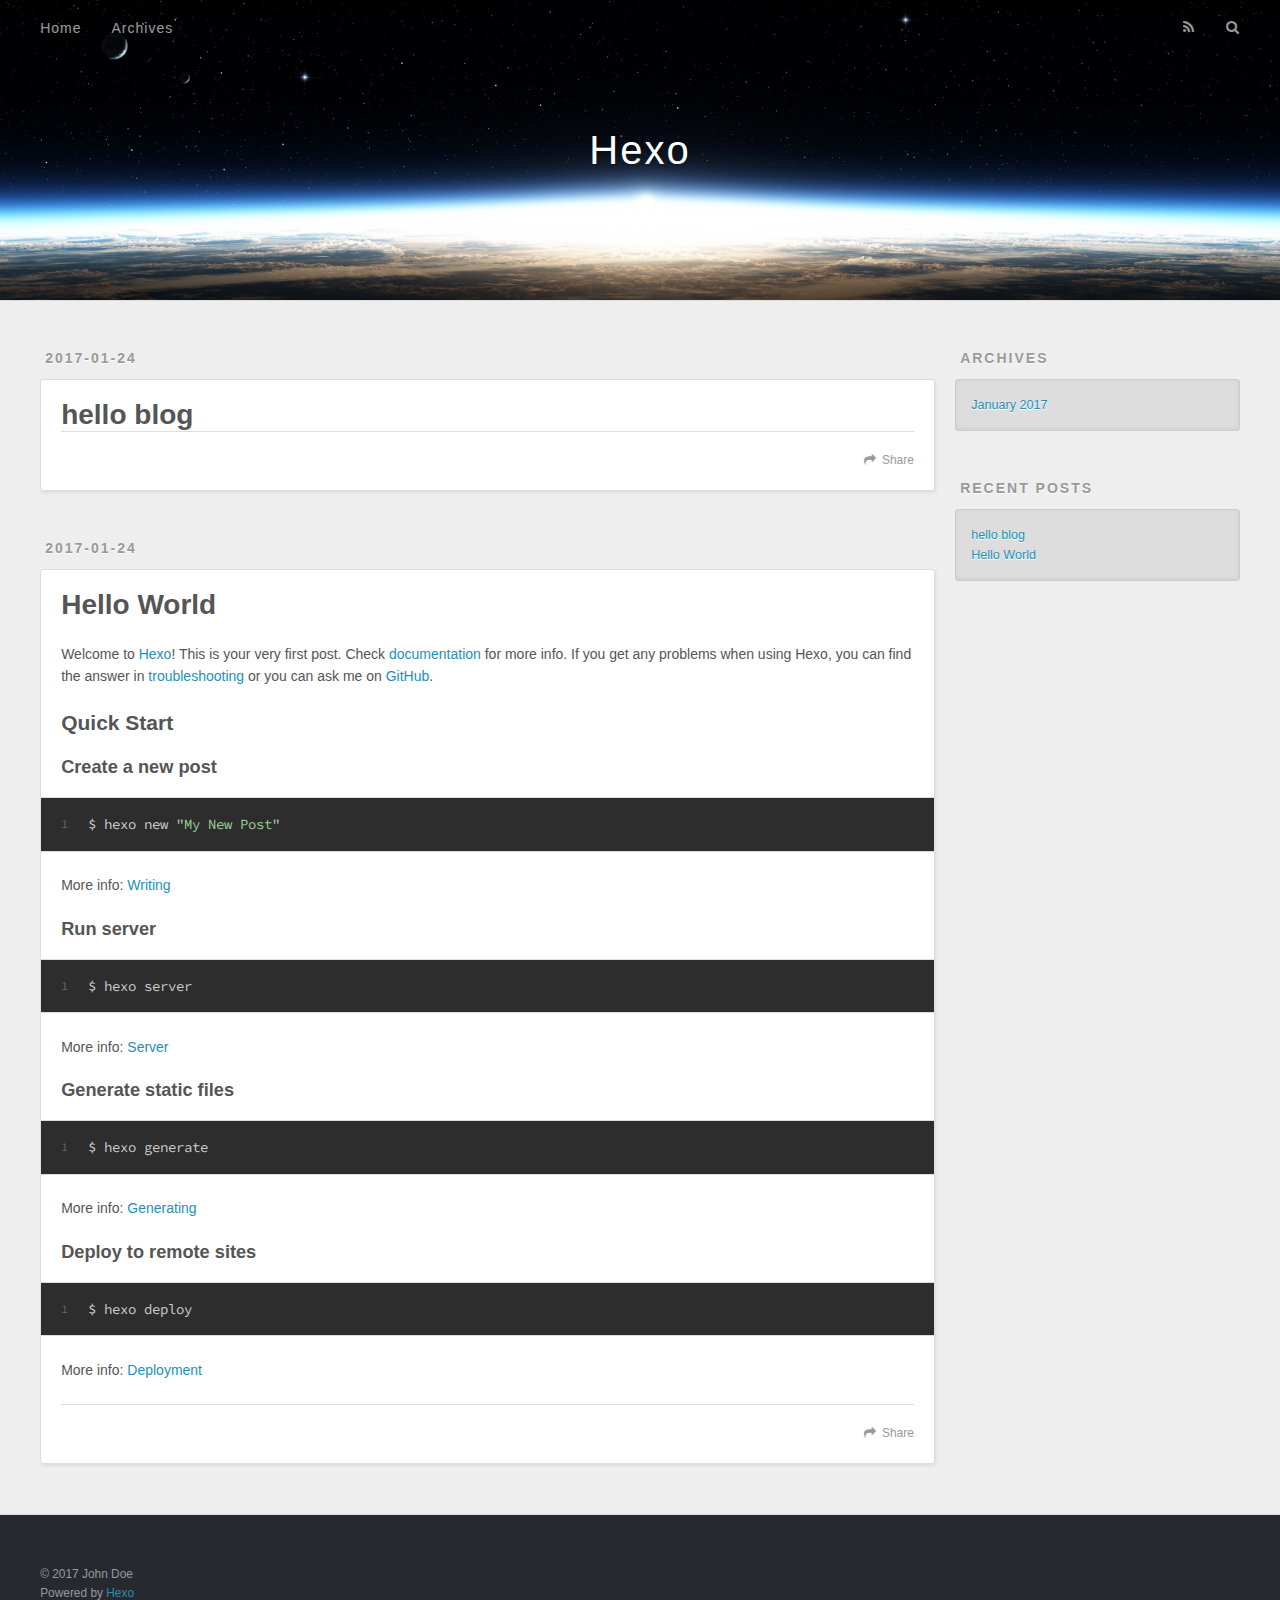
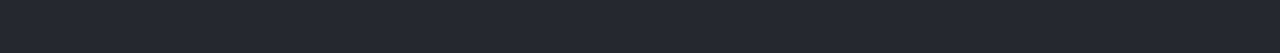
==== index.html @ 3378e6e9 "Site updated: 2017-01-25 09:53:15" ====
<!DOCTYPE html>
<html>
<head>
  <meta charset="utf-8">
  
  <title>Hexo</title>
  <meta name="viewport" content="width=device-width, initial-scale=1, maximum-scale=1">
  <meta property="og:type" content="website">
<meta property="og:title" content="Hexo">
<meta property="og:url" content="http://yoursite.com/index.html">
<meta property="og:site_name" content="Hexo">
<meta name="twitter:card" content="summary">
<meta name="twitter:title" content="Hexo">
  
    <link rel="alternate" href="/atom.xml" title="Hexo" type="application/atom+xml">
  
  
    <link rel="icon" href="/favicon.png">
  
  
    <link href="//fonts.googleapis.com/css?family=Source+Code+Pro" rel="stylesheet" type="text/css">
  
  <link rel="stylesheet" href="/css/style.css">
  

</head>

<body>
  <div id="container">
    <div id="wrap">
      <header id="header">
  <div id="banner"></div>
  <div id="header-outer" class="outer">
    <div id="header-title" class="inner">
      <h1 id="logo-wrap">
        <a href="/" id="logo">Hexo</a>
      </h1>
      
    </div>
    <div id="header-inner" class="inner">
      <nav id="main-nav">
        <a id="main-nav-toggle" class="nav-icon"></a>
        
          <a class="main-nav-link" href="/">Home</a>
        
          <a class="main-nav-link" href="/archives">Archives</a>
        
      </nav>
      <nav id="sub-nav">
        
          <a id="nav-rss-link" class="nav-icon" href="/atom.xml" title="RSS Feed"></a>
        
        <a id="nav-search-btn" class="nav-icon" title="Search"></a>
      </nav>
      <div id="search-form-wrap">
        <form action="//google.com/search" method="get" accept-charset="UTF-8" class="search-form"><input type="search" name="q" results="0" class="search-form-input" placeholder="Search"><button type="submit" class="search-form-submit">&#xF002;</button><input type="hidden" name="sitesearch" value="http://yoursite.com"></form>
      </div>
    </div>
  </div>
</header>
      <div class="outer">
        <section id="main">
  
    <article id="post-hello-blog" class="article article-type-post" itemscope itemprop="blogPost">
  <div class="article-meta">
    <a href="/2017/01/24/hello-blog/" class="article-date">
  <time datetime="2017-01-24T13:10:33.000Z" itemprop="datePublished">2017-01-24</time>
</a>
    
  </div>
  <div class="article-inner">
    
    
      <header class="article-header">
        
  
    <h1 itemprop="name">
      <a class="article-title" href="/2017/01/24/hello-blog/">hello blog</a>
    </h1>
  

      </header>
    
    <div class="article-entry" itemprop="articleBody">
      
        
      
    </div>
    <footer class="article-footer">
      <a data-url="http://yoursite.com/2017/01/24/hello-blog/" data-id="ciybjlvl30000qk0spb25su31" class="article-share-link">Share</a>
      
      
    </footer>
  </div>
  
</article>


  
    <article id="post-hello-world" class="article article-type-post" itemscope itemprop="blogPost">
  <div class="article-meta">
    <a href="/2017/01/24/hello-world/" class="article-date">
  <time datetime="2017-01-24T13:07:50.000Z" itemprop="datePublished">2017-01-24</time>
</a>
    
  </div>
  <div class="article-inner">
    
    
      <header class="article-header">
        
  
    <h1 itemprop="name">
      <a class="article-title" href="/2017/01/24/hello-world/">Hello World</a>
    </h1>
  

      </header>
    
    <div class="article-entry" itemprop="articleBody">
      
        <p>Welcome to <a href="https://hexo.io/" target="_blank" rel="external">Hexo</a>! This is your very first post. Check <a href="https://hexo.io/docs/" target="_blank" rel="external">documentation</a> for more info. If you get any problems when using Hexo, you can find the answer in <a href="https://hexo.io/docs/troubleshooting.html" target="_blank" rel="external">troubleshooting</a> or you can ask me on <a href="https://github.com/hexojs/hexo/issues" target="_blank" rel="external">GitHub</a>.</p>
<h2 id="Quick-Start"><a href="#Quick-Start" class="headerlink" title="Quick Start"></a>Quick Start</h2><h3 id="Create-a-new-post"><a href="#Create-a-new-post" class="headerlink" title="Create a new post"></a>Create a new post</h3><figure class="highlight bash"><table><tr><td class="gutter"><pre><div class="line">1</div></pre></td><td class="code"><pre><div class="line">$ hexo new <span class="string">"My New Post"</span></div></pre></td></tr></table></figure>
<p>More info: <a href="https://hexo.io/docs/writing.html" target="_blank" rel="external">Writing</a></p>
<h3 id="Run-server"><a href="#Run-server" class="headerlink" title="Run server"></a>Run server</h3><figure class="highlight bash"><table><tr><td class="gutter"><pre><div class="line">1</div></pre></td><td class="code"><pre><div class="line">$ hexo server</div></pre></td></tr></table></figure>
<p>More info: <a href="https://hexo.io/docs/server.html" target="_blank" rel="external">Server</a></p>
<h3 id="Generate-static-files"><a href="#Generate-static-files" class="headerlink" title="Generate static files"></a>Generate static files</h3><figure class="highlight bash"><table><tr><td class="gutter"><pre><div class="line">1</div></pre></td><td class="code"><pre><div class="line">$ hexo generate</div></pre></td></tr></table></figure>
<p>More info: <a href="https://hexo.io/docs/generating.html" target="_blank" rel="external">Generating</a></p>
<h3 id="Deploy-to-remote-sites"><a href="#Deploy-to-remote-sites" class="headerlink" title="Deploy to remote sites"></a>Deploy to remote sites</h3><figure class="highlight bash"><table><tr><td class="gutter"><pre><div class="line">1</div></pre></td><td class="code"><pre><div class="line">$ hexo deploy</div></pre></td></tr></table></figure>
<p>More info: <a href="https://hexo.io/docs/deployment.html" target="_blank" rel="external">Deployment</a></p>

      
    </div>
    <footer class="article-footer">
      <a data-url="http://yoursite.com/2017/01/24/hello-world/" data-id="ciybjlvl70001qk0sut6cxaeq" class="article-share-link">Share</a>
      
      
    </footer>
  </div>
  
</article>


  

</section>
        
          <aside id="sidebar">
  
    

  
    

  
    
  
    
  <div class="widget-wrap">
    <h3 class="widget-title">Archives</h3>
    <div class="widget">
      <ul class="archive-list"><li class="archive-list-item"><a class="archive-list-link" href="/archives/2017/01/">January 2017</a></li></ul>
    </div>
  </div>


  
    
  <div class="widget-wrap">
    <h3 class="widget-title">Recent Posts</h3>
    <div class="widget">
      <ul>
        
          <li>
            <a href="/2017/01/24/hello-blog/">hello blog</a>
          </li>
        
          <li>
            <a href="/2017/01/24/hello-world/">Hello World</a>
          </li>
        
      </ul>
    </div>
  </div>

  
</aside>
        
      </div>
      <footer id="footer">
  
  <div class="outer">
    <div id="footer-info" class="inner">
      &copy; 2017 John Doe<br>
      Powered by <a href="http://hexo.io/" target="_blank">Hexo</a>
    </div>
  </div>
</footer>
    </div>
    <nav id="mobile-nav">
  
    <a href="/" class="mobile-nav-link">Home</a>
  
    <a href="/archives" class="mobile-nav-link">Archives</a>
  
</nav>
    

<script src="//ajax.googleapis.com/ajax/libs/jquery/2.0.3/jquery.min.js"></script>


  <link rel="stylesheet" href="/fancybox/jquery.fancybox.css">
  <script src="/fancybox/jquery.fancybox.pack.js"></script>


<script src="/js/script.js"></script>

  </div>
</body>
</html>
---- css/style.css ----
body {
  width: 100%;
}
body:before,
body:after {
  content: "";
  display: table;
}
body:after {
  clear: both;
}
html,
body,
div,
span,
applet,
object,
iframe,
h1,
h2,
h3,
h4,
h5,
h6,
p,
blockquote,
pre,
a,
abbr,
acronym,
address,
big,
cite,
code,
del,
dfn,
em,
img,
ins,
kbd,
q,
s,
samp,
small,
strike,
strong,
sub,
sup,
tt,
var,
dl,
dt,
dd,
ol,
ul,
li,
fieldset,
form,
label,
legend,
table,
caption,
tbody,
tfoot,
thead,
tr,
th,
td {
  margin: 0;
  padding: 0;
  border: 0;
  outline: 0;
  font-weight: inherit;
  font-style: inherit;
  font-family: inherit;
  font-size: 100%;
  vertical-align: baseline;
}
body {
  line-height: 1;
  color: #000;
  background: #fff;
}
ol,
ul {
  list-style: none;
}
table {
  border-collapse: separate;
  border-spacing: 0;
  vertical-align: middle;
}
caption,
th,
td {
  text-align: left;
  font-weight: normal;
  vertical-align: middle;
}
a img {
  border: none;
}
input,
button {
  margin: 0;
  padding: 0;
}
input::-moz-focus-inner,
button::-moz-focus-inner {
  border: 0;
  padding: 0;
}
@font-face {
  font-family: FontAwesome;
  font-style: normal;
  font-weight: normal;
  src: url("fonts/fontawesome-webfont.eot?v=#4.0.3");
  src: url("fonts/fontawesome-webfont.eot?#iefix&v=#4.0.3") format("embedded-opentype"), url("fonts/fontawesome-webfont.woff?v=#4.0.3") format("woff"), url("fonts/fontawesome-webfont.ttf?v=#4.0.3") format("truetype"), url("fonts/fontawesome-webfont.svg#fontawesomeregular?v=#4.0.3") format("svg");
}
html,
body,
#container {
  height: 100%;
}
body {
  background: #eee;
  font: 14px "Helvetica Neue", Helvetica, Arial, sans-serif;
  -webkit-text-size-adjust: 100%;
}
.outer {
  max-width: 1220px;
  margin: 0 auto;
  padding: 0 20px;
}
.outer:before,
.outer:after {
  content: "";
  display: table;
}
.outer:after {
  clear: both;
}
.inner {
  display: inline;
  float: left;
  width: 98.33333333333333%;
  margin: 0 0.833333333333333%;
}
.left,
.alignleft {
  float: left;
}
.right,
.alignright {
  float: right;
}
.clear {
  clear: both;
}
#container {
  position: relative;
}
.mobile-nav-on {
  overflow: hidden;
}
#wrap {
  height: 100%;
  width: 100%;
  position: absolute;
  top: 0;
  left: 0;
  -webkit-transition: 0.2s ease-out;
  -moz-transition: 0.2s ease-out;
  -ms-transition: 0.2s ease-out;
  transition: 0.2s ease-out;
  z-index: 1;
  background: #eee;
}
.mobile-nav-on #wrap {
  left: 280px;
}
@media screen and (min-width: 768px) {
  #main {
    display: inline;
    float: left;
    width: 73.33333333333333%;
    margin: 0 0.833333333333333%;
  }
}
.article-date,
.article-category-link,
.archive-year,
.widget-title {
  text-decoration: none;
  text-transform: uppercase;
  letter-spacing: 2px;
  color: #999;
  margin-bottom: 1em;
  margin-left: 5px;
  line-height: 1em;
  text-shadow: 0 1px #fff;
  font-weight: bold;
}
.article-inner,
.archive-article-inner {
  background: #fff;
  -webkit-box-shadow: 1px 2px 3px #ddd;
  box-shadow: 1px 2px 3px #ddd;
  border: 1px solid #ddd;
  border-radius: 3px;
}
.article-entry h1,
.widget h1 {
  font-size: 2em;
}
.article-entry h2,
.widget h2 {
  font-size: 1.5em;
}
.article-entry h3,
.widget h3 {
  font-size: 1.3em;
}
.article-entry h4,
.widget h4 {
  font-size: 1.2em;
}
.article-entry h5,
.widget h5 {
  font-size: 1em;
}
.article-entry h6,
.widget h6 {
  font-size: 1em;
  color: #999;
}
.article-entry hr,
.widget hr {
  border: 1px dashed #ddd;
}
.article-entry strong,
.widget strong {
  font-weight: bold;
}
.article-entry em,
.widget em,
.article-entry cite,
.widget cite {
  font-style: italic;
}
.article-entry sup,
.widget sup,
.article-entry sub,
.widget sub {
  font-size: 0.75em;
  line-height: 0;
  position: relative;
  vertical-align: baseline;
}
.article-entry sup,
.widget sup {
  top: -0.5em;
}
.article-entry sub,
.widget sub {
  bottom: -0.2em;
}
.article-entry small,
.widget small {
  font-size: 0.85em;
}
.article-entry acronym,
.widget acronym,
.article-entry abbr,
.widget abbr {
  border-bottom: 1px dotted;
}
.article-entry ul,
.widget ul,
.article-entry ol,
.widget ol,
.article-entry dl,
.widget dl {
  margin: 0 20px;
  line-height: 1.6em;
}
.article-entry ul ul,
.widget ul ul,
.article-entry ol ul,
.widget ol ul,
.article-entry ul ol,
.widget ul ol,
.article-entry ol ol,
.widget ol ol {
  margin-top: 0;
  margin-bottom: 0;
}
.article-entry ul,
.widget ul {
  list-style: disc;
}
.article-entry ol,
.widget ol {
  list-style: decimal;
}
.article-entry dt,
.widget dt {
  font-weight: bold;
}
#header {
  height: 300px;
  position: relative;
  border-bottom: 1px solid #ddd;
}
#header:before,
#header:after {
  content: "";
  position: absolute;
  left: 0;
  right: 0;
  height: 40px;
}
#header:before {
  top: 0;
  background: -webkit-linear-gradient(rgba(0,0,0,0.2), transparent);
  background: -moz-linear-gradient(rgba(0,0,0,0.2), transparent);
  background: -ms-linear-gradient(rgba(0,0,0,0.2), transparent);
  background: linear-gradient(rgba(0,0,0,0.2), transparent);
}
#header:after {
  bottom: 0;
  background: -webkit-linear-gradient(transparent, rgba(0,0,0,0.2));
  background: -moz-linear-gradient(transparent, rgba(0,0,0,0.2));
  background: -ms-linear-gradient(transparent, rgba(0,0,0,0.2));
  background: linear-gradient(transparent, rgba(0,0,0,0.2));
}
#header-outer {
  height: 100%;
  position: relative;
}
#header-inner {
  position: relative;
  overflow: hidden;
}
#banner {
  position: absolute;
  top: 0;
  left: 0;
  width: 100%;
  height: 100%;
  background: url("images/banner.jpg") center #000;
  -webkit-background-size: cover;
  -moz-background-size: cover;
  background-size: cover;
  z-index: -1;
}
#header-title {
  text-align: center;
  height: 40px;
  position: absolute;
  top: 50%;
  left: 0;
  margin-top: -20px;
}
#logo,
#subtitle {
  text-decoration: none;
  color: #fff;
  font-weight: 300;
  text-shadow: 0 1px 4px rgba(0,0,0,0.3);
}
#logo {
  font-size: 40px;
  line-height: 40px;
  letter-spacing: 2px;
}
#subtitle {
  font-size: 16px;
  line-height: 16px;
  letter-spacing: 1px;
}
#subtitle-wrap {
  margin-top: 16px;
}
#main-nav {
  float: left;
  margin-left: -15px;
}
.nav-icon,
.main-nav-link {
  float: left;
  color: #fff;
  opacity: 0.6;
  text-decoration: none;
  text-shadow: 0 1px rgba(0,0,0,0.2);
  -webkit-transition: opacity 0.2s;
  -moz-transition: opacity 0.2s;
  -ms-transition: opacity 0.2s;
  transition: opacity 0.2s;
  display: block;
  padding: 20px 15px;
}
.nav-icon:hover,
.main-nav-link:hover {
  opacity: 1;
}
.nav-icon {
  font-family: FontAwesome;
  text-align: center;
  font-size: 14px;
  width: 14px;
  height: 14px;
  padding: 20px 15px;
  position: relative;
  cursor: pointer;
}
.main-nav-link {
  font-weight: 300;
  letter-spacing: 1px;
}
@media screen and (max-width: 479px) {
  .main-nav-link {
    display: none;
  }
}
#main-nav-toggle {
  display: none;
}
#main-nav-toggle:before {
  content: "\f0c9";
}
@media screen and (max-width: 479px) {
  #main-nav-toggle {
    display: block;
  }
}
#sub-nav {
  float: right;
  margin-right: -15px;
}
#nav-rss-link:before {
  content: "\f09e";
}
#nav-search-btn:before {
  content: "\f002";
}
#search-form-wrap {
  position: absolute;
  top: 15px;
  width: 150px;
  height: 30px;
  right: -150px;
  opacity: 0;
  -webkit-transition: 0.2s ease-out;
  -moz-transition: 0.2s ease-out;
  -ms-transition: 0.2s ease-out;
  transition: 0.2s ease-out;
}
#search-form-wrap.on {
  opacity: 1;
  right: 0;
}
@media screen and (max-width: 479px) {
  #search-form-wrap {
    width: 100%;
    right: -100%;
  }
}
.search-form {
  position: absolute;
  top: 0;
  left: 0;
  right: 0;
  background: #fff;
  padding: 5px 15px;
  border-radius: 15px;
  -webkit-box-shadow: 0 0 10px rgba(0,0,0,0.3);
  box-shadow: 0 0 10px rgba(0,0,0,0.3);
}
.search-form-input {
  border: none;
  background: none;
  color: #555;
  width: 100%;
  font: 13px "Helvetica Neue", Helvetica, Arial, sans-serif;
  outline: none;
}
.search-form-input::-webkit-search-results-decoration,
.search-form-input::-webkit-search-cancel-button {
  -webkit-appearance: none;
}
.search-form-submit {
  position: absolute;
  top: 50%;
  right: 10px;
  margin-top: -7px;
  font: 13px FontAwesome;
  border: none;
  background: none;
  color: #bbb;
  cursor: pointer;
}
.search-form-submit:hover,
.search-form-submit:focus {
  color: #777;
}
.article {
  margin: 50px 0;
}
.article-inner {
  overflow: hidden;
}
.article-meta:before,
.article-meta:after {
  content: "";
  display: table;
}
.article-meta:after {
  clear: both;
}
.article-date {
  float: left;
}
.article-category {
  float: left;
  line-height: 1em;
  color: #ccc;
  text-shadow: 0 1px #fff;
  margin-left: 8px;
}
.article-category:before {
  content: "\2022";
}
.article-category-link {
  margin: 0 12px 1em;
}
.article-header {
  padding: 20px 20px 0;
}
.article-title {
  text-decoration: none;
  font-size: 2em;
  font-weight: bold;
  color: #555;
  line-height: 1.1em;
  -webkit-transition: color 0.2s;
  -moz-transition: color 0.2s;
  -ms-transition: color 0.2s;
  transition: color 0.2s;
}
a.article-title:hover {
  color: #258fb8;
}
.article-entry {
  color: #555;
  padding: 0 20px;
}
.article-entry:before,
.article-entry:after {
  content: "";
  display: table;
}
.article-entry:after {
  clear: both;
}
.article-entry p,
.article-entry table {
  line-height: 1.6em;
  margin: 1.6em 0;
}
.article-entry h1,
.article-entry h2,
.article-entry h3,
.article-entry h4,
.article-entry h5,
.article-entry h6 {
  font-weight: bold;
}
.article-entry h1,
.article-entry h2,
.article-entry h3,
.article-entry h4,
.article-entry h5,
.article-entry h6 {
  line-height: 1.1em;
  margin: 1.1em 0;
}
.article-entry a {
  color: #258fb8;
  text-decoration: none;
}
.article-entry a:hover {
  text-decoration: underline;
}
.article-entry ul,
.article-entry ol,
.article-entry dl {
  margin-top: 1.6em;
  margin-bottom: 1.6em;
}
.article-entry img,
.article-entry video {
  max-width: 100%;
  height: auto;
  display: block;
  margin: auto;
}
.article-entry iframe {
  border: none;
}
.article-entry table {
  width: 100%;
  border-collapse: collapse;
  border-spacing: 0;
}
.article-entry th {
  font-weight: bold;
  border-bottom: 3px solid #ddd;
  padding-bottom: 0.5em;
}
.article-entry td {
  border-bottom: 1px solid #ddd;
  padding: 10px 0;
}
.article-entry blockquote {
  font-family: Georgia, "Times New Roman", serif;
  font-size: 1.4em;
  margin: 1.6em 20px;
  text-align: center;
}
.article-entry blockquote footer {
  font-size: 14px;
  margin: 1.6em 0;
  font-family: "Helvetica Neue", Helvetica, Arial, sans-serif;
}
.article-entry blockquote footer cite:before {
  content: "—";
  padding: 0 0.5em;
}
.article-entry .pullquote {
  text-align: left;
  width: 45%;
  margin: 0;
}
.article-entry .pullquote.left {
  margin-left: 0.5em;
  margin-right: 1em;
}
.article-entry .pullquote.right {
  margin-right: 0.5em;
  margin-left: 1em;
}
.article-entry .caption {
  color: #999;
  display: block;
  font-size: 0.9em;
  margin-top: 0.5em;
  position: relative;
  text-align: center;
}
.article-entry .video-container {
  position: relative;
  padding-top: 56.25%;
  height: 0;
  overflow: hidden;
}
.article-entry .video-container iframe,
.article-entry .video-container object,
.article-entry .video-container embed {
  position: absolute;
  top: 0;
  left: 0;
  width: 100%;
  height: 100%;
  margin-top: 0;
}
.article-more-link a {
  display: inline-block;
  line-height: 1em;
  padding: 6px 15px;
  border-radius: 15px;
  background: #eee;
  color: #999;
  text-shadow: 0 1px #fff;
  text-decoration: none;
}
.article-more-link a:hover {
  background: #258fb8;
  color: #fff;
  text-decoration: none;
  text-shadow: 0 1px #1e7293;
}
.article-footer {
  font-size: 0.85em;
  line-height: 1.6em;
  border-top: 1px solid #ddd;
  padding-top: 1.6em;
  margin: 0 20px 20px;
}
.article-footer:before,
.article-footer:after {
  content: "";
  display: table;
}
.article-footer:after {
  clear: both;
}
.article-footer a {
  color: #999;
  text-decoration: none;
}
.article-footer a:hover {
  color: #555;
}
.article-tag-list-item {
  float: left;
  margin-right: 10px;
}
.article-tag-list-link:before {
  content: "#";
}
.article-comment-link {
  float: right;
}
.article-comment-link:before {
  content: "\f075";
  font-family: FontAwesome;
  padding-right: 8px;
}
.article-share-link {
  cursor: pointer;
  float: right;
  margin-left: 20px;
}
.article-share-link:before {
  content: "\f064";
  font-family: FontAwesome;
  padding-right: 6px;
}
#article-nav {
  position: relative;
}
#article-nav:before,
#article-nav:after {
  content: "";
  display: table;
}
#article-nav:after {
  clear: both;
}
@media screen and (min-width: 768px) {
  #article-nav {
    margin: 50px 0;
  }
  #article-nav:before {
    width: 8px;
    height: 8px;
    position: absolute;
    top: 50%;
    left: 50%;
    margin-top: -4px;
    margin-left: -4px;
    content: "";
    border-radius: 50%;
    background: #ddd;
    -webkit-box-shadow: 0 1px 2px #fff;
    box-shadow: 0 1px 2px #fff;
  }
}
.article-nav-link-wrap {
  text-decoration: none;
  text-shadow: 0 1px #fff;
  color: #999;
  -webkit-box-sizing: border-box;
  -moz-box-sizing: border-box;
  box-sizing: border-box;
  margin-top: 50px;
  text-align: center;
  display: block;
}
.article-nav-link-wrap:hover {
  color: #555;
}
@media screen and (min-width: 768px) {
  .article-nav-link-wrap {
    width: 50%;
    margin-top: 0;
  }
}
@media screen and (min-width: 768px) {
  #article-nav-newer {
    float: left;
    text-align: right;
    padding-right: 20px;
  }
}
@media screen and (min-width: 768px) {
  #article-nav-older {
    float: right;
    text-align: left;
    padding-left: 20px;
  }
}
.article-nav-caption {
  text-transform: uppercase;
  letter-spacing: 2px;
  color: #ddd;
  line-height: 1em;
  font-weight: bold;
}
#article-nav-newer .article-nav-caption {
  margin-right: -2px;
}
.article-nav-title {
  font-size: 0.85em;
  line-height: 1.6em;
  margin-top: 0.5em;
}
.article-share-box {
  position: absolute;
  display: none;
  background: #fff;
  -webkit-box-shadow: 1px 2px 10px rgba(0,0,0,0.2);
  box-shadow: 1px 2px 10px rgba(0,0,0,0.2);
  border-radius: 3px;
  margin-left: -145px;
  overflow: hidden;
  z-index: 1;
}
.article-share-box.on {
  display: block;
}
.article-share-input {
  width: 100%;
  background: none;
  -webkit-box-sizing: border-box;
  -moz-box-sizing: border-box;
  box-sizing: border-box;
  font: 14px "Helvetica Neue", Helvetica, Arial, sans-serif;
  padding: 0 15px;
  color: #555;
  outline: none;
  border: 1px solid #ddd;
  border-radius: 3px 3px 0 0;
  height: 36px;
  line-height: 36px;
}
.article-share-links {
  background: #eee;
}
.article-share-links:before,
.article-share-links:after {
  content: "";
  display: table;
}
.article-share-links:after {
  clear: both;
}
.article-share-twitter,
.article-share-facebook,
.article-share-pinterest,
.article-share-google {
  width: 50px;
  height: 36px;
  display: block;
  float: left;
  position: relative;
  color: #999;
  text-shadow: 0 1px #fff;
}
.article-share-twitter:before,
.article-share-facebook:before,
.article-share-pinterest:before,
.article-share-google:before {
  font-size: 20px;
  font-family: FontAwesome;
  width: 20px;
  height: 20px;
  position: absolute;
  top: 50%;
  left: 50%;
  margin-top: -10px;
  margin-left: -10px;
  text-align: center;
}
.article-share-twitter:hover,
.article-share-facebook:hover,
.article-share-pinterest:hover,
.article-share-google:hover {
  color: #fff;
}
.article-share-twitter:before {
  content: "\f099";
}
.article-share-twitter:hover {
  background: #00aced;
  text-shadow: 0 1px #008abe;
}
.article-share-facebook:before {
  content: "\f09a";
}
.article-share-facebook:hover {
  background: #3b5998;
  text-shadow: 0 1px #2f477a;
}
.article-share-pinterest:before {
  content: "\f0d2";
}
.article-share-pinterest:hover {
  background: #cb2027;
  text-shadow: 0 1px #a21a1f;
}
.article-share-google:before {
  content: "\f0d5";
}
.article-share-google:hover {
  background: #dd4b39;
  text-shadow: 0 1px #be3221;
}
.article-gallery {
  background: #000;
  position: relative;
}
.article-gallery-photos {
  position: relative;
  overflow: hidden;
}
.article-gallery-img {
  display: none;
  max-width: 100%;
}
.article-gallery-img:first-child {
  display: block;
}
.article-gallery-img.loaded {
  position: absolute;
  display: block;
}
.article-gallery-img img {
  display: block;
  max-width: 100%;
  margin: 0 auto;
}
#comments {
  background: #fff;
  -webkit-box-shadow: 1px 2px 3px #ddd;
  box-shadow: 1px 2px 3px #ddd;
  padding: 20px;
  border: 1px solid #ddd;
  border-radius: 3px;
  margin: 50px 0;
}
#comments a {
  color: #258fb8;
}
.archives-wrap {
  margin: 50px 0;
}
.archives:before,
.archives:after {
  content: "";
  display: table;
}
.archives:after {
  clear: both;
}
.archive-year-wrap {
  margin-bottom: 1em;
}
.archives {
  -webkit-column-gap: 10px;
  -moz-column-gap: 10px;
  column-gap: 10px;
}
@media screen and (min-width: 480px) and (max-width: 767px) {
  .archives {
    -webkit-column-count: 2;
    -moz-column-count: 2;
    column-count: 2;
  }
}
@media screen and (min-width: 768px) {
  .archives {
    -webkit-column-count: 3;
    -moz-column-count: 3;
    column-count: 3;
  }
}
.archive-article {
  -webkit-column-break-inside: avoid;
  page-break-inside: avoid;
  overflow: hidden;
  break-inside: avoid-column;
}
.archive-article-inner {
  padding: 10px;
  margin-bottom: 15px;
}
.archive-article-title {
  text-decoration: none;
  font-weight: bold;
  color: #555;
  -webkit-transition: color 0.2s;
  -moz-transition: color 0.2s;
  -ms-transition: color 0.2s;
  transition: color 0.2s;
  line-height: 1.6em;
}
.archive-article-title:hover {
  color: #258fb8;
}
.archive-article-footer {
  margin-top: 1em;
}
.archive-article-date {
  color: #999;
  text-decoration: none;
  font-size: 0.85em;
  line-height: 1em;
  margin-bottom: 0.5em;
  display: block;
}
#page-nav {
  margin: 50px auto;
  background: #fff;
  -webkit-box-shadow: 1px 2px 3px #ddd;
  box-shadow: 1px 2px 3px #ddd;
  border: 1px solid #ddd;
  border-radius: 3px;
  text-align: center;
  color: #999;
  overflow: hidden;
}
#page-nav:before,
#page-nav:after {
  content: "";
  display: table;
}
#page-nav:after {
  clear: both;
}
#page-nav a,
#page-nav span {
  padding: 10px 20px;
  line-height: 1;
  height: 2ex;
}
#page-nav a {
  color: #999;
  text-decoration: none;
}
#page-nav a:hover {
  background: #999;
  color: #fff;
}
#page-nav .prev {
  float: left;
}
#page-nav .next {
  float: right;
}
#page-nav .page-number {
  display: inline-block;
}
@media screen and (max-width: 479px) {
  #page-nav .page-number {
    display: none;
  }
}
#page-nav .current {
  color: #555;
  font-weight: bold;
}
#page-nav .space {
  color: #ddd;
}
#footer {
  background: #262a30;
  padding: 50px 0;
  border-top: 1px solid #ddd;
  color: #999;
}
#footer a {
  color: #258fb8;
  text-decoration: none;
}
#footer a:hover {
  text-decoration: underline;
}
#footer-info {
  line-height: 1.6em;
  font-size: 0.85em;
}
.article-entry pre,
.article-entry .highlight {
  background: #2d2d2d;
  margin: 0 -20px;
  padding: 15px 20px;
  border-style: solid;
  border-color: #ddd;
  border-width: 1px 0;
  overflow: auto;
  color: #ccc;
  line-height: 22.400000000000002px;
}
.article-entry .highlight .gutter pre,
.article-entry .gist .gist-file .gist-data .line-numbers {
  color: #666;
  font-size: 0.85em;
}
.article-entry pre,
.article-entry code {
  font-family: "Source Code Pro", Consolas, Monaco, Menlo, Consolas, monospace;
}
.article-entry code {
  background: #eee;
  text-shadow: 0 1px #fff;
  padding: 0 0.3em;
}
.article-entry pre code {
  background: none;
  text-shadow: none;
  padding: 0;
}
.article-entry .highlight pre {
  border: none;
  margin: 0;
  padding: 0;
}
.article-entry .highlight table {
  margin: 0;
  width: auto;
}
.article-entry .highlight td {
  border: none;
  padding: 0;
}
.article-entry .highlight figcaption {
  font-size: 0.85em;
  color: #999;
  line-height: 1em;
  margin-bottom: 1em;
}
.article-entry .highlight figcaption:before,
.article-entry .highlight figcaption:after {
  content: "";
  display: table;
}
.article-entry .highlight figcaption:after {
  clear: both;
}
.article-entry .highlight figcaption a {
  float: right;
}
.article-entry .highlight .gutter pre {
  text-align: right;
  padding-right: 20px;
}
.article-entry .highlight .line {
  height: 22.400000000000002px;
}
.article-entry .highlight .line.marked {
  background: #515151;
}
.article-entry .gist {
  margin: 0 -20px;
  border-style: solid;
  border-color: #ddd;
  border-width: 1px 0;
  background: #2d2d2d;
  padding: 15px 20px 15px 0;
}
.article-entry .gist .gist-file {
  border: none;
  font-family: "Source Code Pro", Consolas, Monaco, Menlo, Consolas, monospace;
  margin: 0;
}
.article-entry .gist .gist-file .gist-data {
  background: none;
  border: none;
}
.article-entry .gist .gist-file .gist-data .line-numbers {
  background: none;
  border: none;
  padding: 0 20px 0 0;
}
.article-entry .gist .gist-file .gist-data .line-data {
  padding: 0 !important;
}
.article-entry .gist .gist-file .highlight {
  margin: 0;
  padding: 0;
  border: none;
}
.article-entry .gist .gist-file .gist-meta {
  background: #2d2d2d;
  color: #999;
  font: 0.85em "Helvetica Neue", Helvetica, Arial, sans-serif;
  text-shadow: 0 0;
  padding: 0;
  margin-top: 1em;
  margin-left: 20px;
}
.article-entry .gist .gist-file .gist-meta a {
  color: #258fb8;
  font-weight: normal;
}
.article-entry .gist .gist-file .gist-meta a:hover {
  text-decoration: underline;
}
pre .comment,
pre .title {
  color: #999;
}
pre .variable,
pre .attribute,
pre .tag,
pre .regexp,
pre .ruby .constant,
pre .xml .tag .title,
pre .xml .pi,
pre .xml .doctype,
pre .html .doctype,
pre .css .id,
pre .css .class,
pre .css .pseudo {
  color: #f2777a;
}
pre .number,
pre .preprocessor,
pre .built_in,
pre .literal,
pre .params,
pre .constant {
  color: #f99157;
}
pre .class,
pre .ruby .class .title,
pre .css .rules .attribute {
  color: #9c9;
}
pre .string,
pre .value,
pre .inheritance,
pre .header,
pre .ruby .symbol,
pre .xml .cdata {
  color: #9c9;
}
pre .css .hexcolor {
  color: #6cc;
}
pre .function,
pre .python .decorator,
pre .python .title,
pre .ruby .function .title,
pre .ruby .title .keyword,
pre .perl .sub,
pre .javascript .title,
pre .coffeescript .title {
  color: #69c;
}
pre .keyword,
pre .javascript .function {
  color: #c9c;
}
@media screen and (max-width: 479px) {
  #mobile-nav {
    position: absolute;
    top: 0;
    left: 0;
    width: 280px;
    height: 100%;
    background: #191919;
    border-right: 1px solid #fff;
  }
}
@media screen and (max-width: 479px) {
  .mobile-nav-link {
    display: block;
    color: #999;
    text-decoration: none;
    padding: 15px 20px;
    font-weight: bold;
  }
  .mobile-nav-link:hover {
    color: #fff;
  }
}
@media screen and (min-width: 768px) {
  #sidebar {
    display: inline;
    float: left;
    width: 23.333333333333332%;
    margin: 0 0.833333333333333%;
  }
}
.widget-wrap {
  margin: 50px 0;
}
.widget {
  color: #777;
  text-shadow: 0 1px #fff;
  background: #ddd;
  -webkit-box-shadow: 0 -1px 4px #ccc inset;
  box-shadow: 0 -1px 4px #ccc inset;
  border: 1px solid #ccc;
  padding: 15px;
  border-radius: 3px;
}
.widget a {
  color: #258fb8;
  text-decoration: none;
}
.widget a:hover {
  text-decoration: underline;
}
.widget ul ul,
.widget ol ul,
.widget dl ul,
.widget ul ol,
.widget ol ol,
.widget dl ol,
.widget ul dl,
.widget ol dl,
.widget dl dl {
  margin-left: 15px;
  list-style: disc;
}
.widget {
  line-height: 1.6em;
  word-wrap: break-word;
  font-size: 0.9em;
}
.widget ul,
.widget ol {
  list-style: none;
  margin: 0;
}
.widget ul ul,
.widget ol ul,
.widget ul ol,
.widget ol ol {
  margin: 0 20px;
}
.widget ul ul,
.widget ol ul {
  list-style: disc;
}
.widget ul ol,
.widget ol ol {
  list-style: decimal;
}
.category-list-count,
.tag-list-count,
.archive-list-count {
  padding-left: 5px;
  color: #999;
  font-size: 0.85em;
}
.category-list-count:before,
.tag-list-count:before,
.archive-list-count:before {
  content: "(";
}
.category-list-count:after,
.tag-list-count:after,
.archive-list-count:after {
  content: ")";
}
.tagcloud a {
  margin-right: 5px;
  display: inline-block;
}
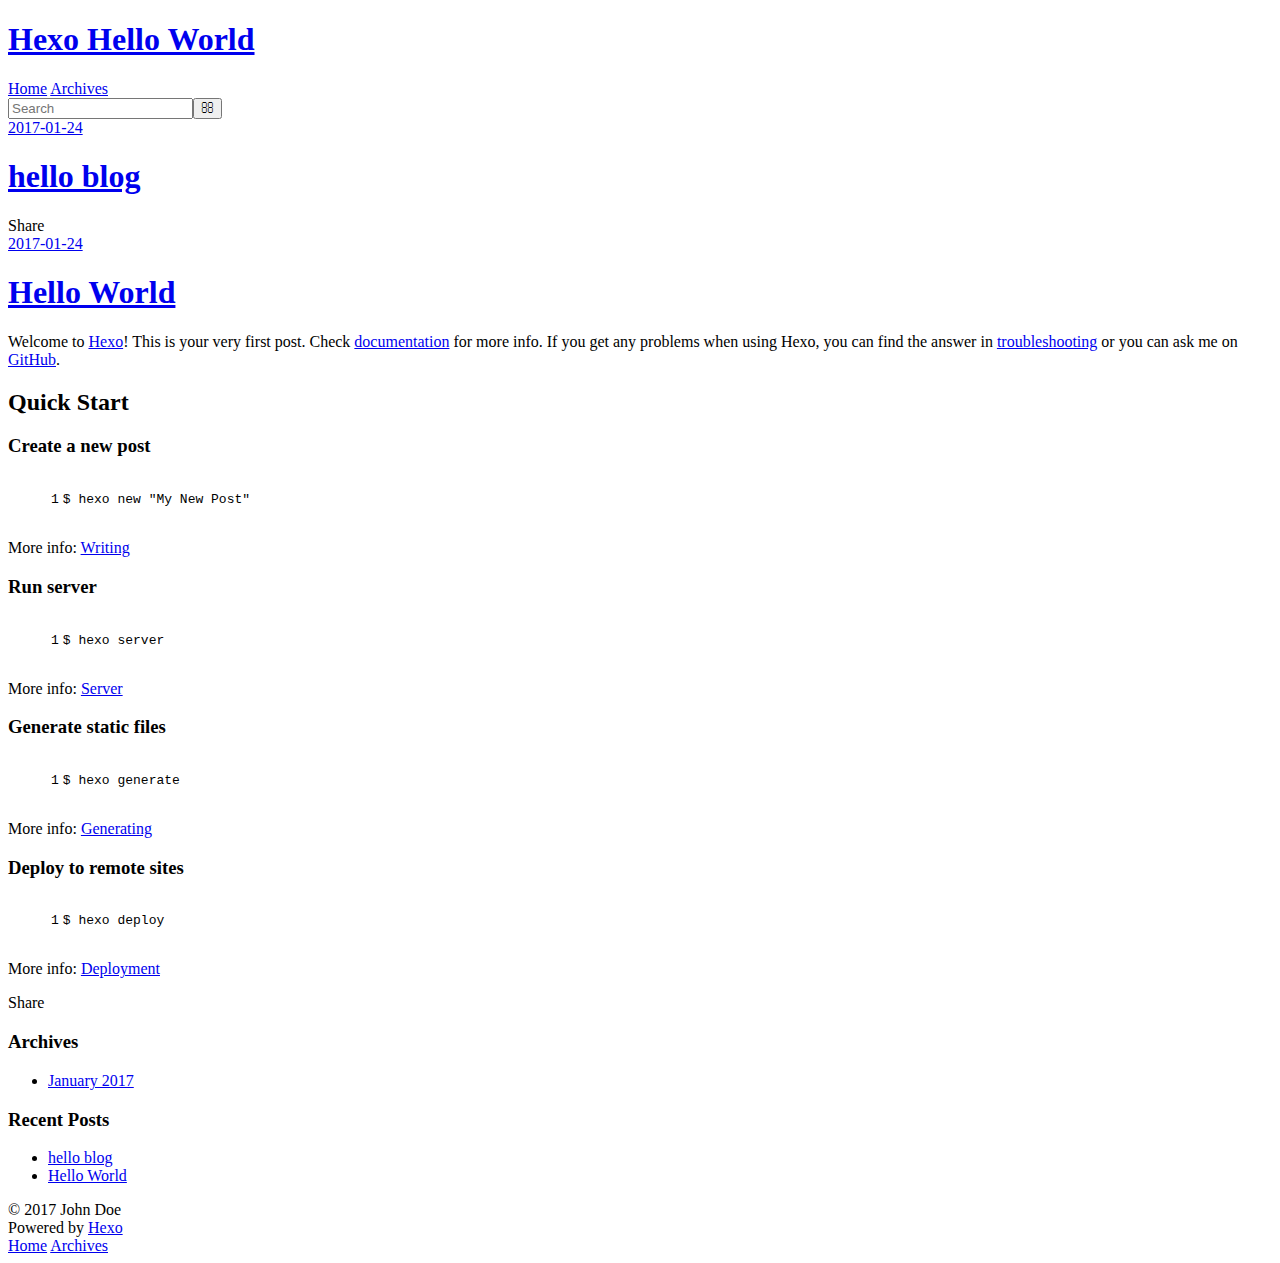
==== commit 36b67571: "Site updated: 2017-01-25 10:00:44" ====
--- a/index.html
+++ b/index.html
@@ -3,16 +3,16 @@
 <head>
   <meta charset="utf-8">
   
-  <title>Hexo</title>
+  <title>Hexo Hello World</title>
   <meta name="viewport" content="width=device-width, initial-scale=1, maximum-scale=1">
   <meta property="og:type" content="website">
-<meta property="og:title" content="Hexo">
-<meta property="og:url" content="http://yoursite.com/index.html">
-<meta property="og:site_name" content="Hexo">
+<meta property="og:title" content="Hexo Hello World">
+<meta property="og:url" content="http://xmmstudio.org/index.html">
+<meta property="og:site_name" content="Hexo Hello World">
 <meta name="twitter:card" content="summary">
-<meta name="twitter:title" content="Hexo">
-  
-    <link rel="alternate" href="/atom.xml" title="Hexo" type="application/atom+xml">
+<meta name="twitter:title" content="Hexo Hello World">
+  
+    <link rel="alternate" href="/atom.xml" title="Hexo Hello World" type="application/atom+xml">
   
   
     <link rel="icon" href="/favicon.png">
@@ -20,7 +20,7 @@
   
     <link href="//fonts.googleapis.com/css?family=Source+Code+Pro" rel="stylesheet" type="text/css">
   
-  <link rel="stylesheet" href="/css/style.css">
+  <link rel="stylesheet" href="/xxx/css/style.css">
   
 
 </head>
@@ -33,7 +33,7 @@
   <div id="header-outer" class="outer">
     <div id="header-title" class="inner">
       <h1 id="logo-wrap">
-        <a href="/" id="logo">Hexo</a>
+        <a href="/xxx/" id="logo">Hexo Hello World</a>
       </h1>
       
     </div>
@@ -41,9 +41,9 @@
       <nav id="main-nav">
         <a id="main-nav-toggle" class="nav-icon"></a>
         
-          <a class="main-nav-link" href="/">Home</a>
-        
-          <a class="main-nav-link" href="/archives">Archives</a>
+          <a class="main-nav-link" href="/xxx/">Home</a>
+        
+          <a class="main-nav-link" href="/xxx/archives">Archives</a>
         
       </nav>
       <nav id="sub-nav">
@@ -53,7 +53,7 @@
         <a id="nav-search-btn" class="nav-icon" title="Search"></a>
       </nav>
       <div id="search-form-wrap">
-        <form action="//google.com/search" method="get" accept-charset="UTF-8" class="search-form"><input type="search" name="q" results="0" class="search-form-input" placeholder="Search"><button type="submit" class="search-form-submit">&#xF002;</button><input type="hidden" name="sitesearch" value="http://yoursite.com"></form>
+        <form action="//google.com/search" method="get" accept-charset="UTF-8" class="search-form"><input type="search" name="q" results="0" class="search-form-input" placeholder="Search"><button type="submit" class="search-form-submit">&#xF002;</button><input type="hidden" name="sitesearch" value="http://xmmstudio.org"></form>
       </div>
     </div>
   </div>
@@ -63,7 +63,7 @@
   
     <article id="post-hello-blog" class="article article-type-post" itemscope itemprop="blogPost">
   <div class="article-meta">
-    <a href="/2017/01/24/hello-blog/" class="article-date">
+    <a href="/xxx/2017/01/24/hello-blog/" class="article-date">
   <time datetime="2017-01-24T13:10:33.000Z" itemprop="datePublished">2017-01-24</time>
 </a>
     
@@ -75,7 +75,7 @@
         
   
     <h1 itemprop="name">
-      <a class="article-title" href="/2017/01/24/hello-blog/">hello blog</a>
+      <a class="article-title" href="/xxx/2017/01/24/hello-blog/">hello blog</a>
     </h1>
   
 
@@ -87,7 +87,7 @@
       
     </div>
     <footer class="article-footer">
-      <a data-url="http://yoursite.com/2017/01/24/hello-blog/" data-id="ciybjlvl30000qk0spb25su31" class="article-share-link">Share</a>
+      <a data-url="http://xmmstudio.org/xxx/2017/01/24/hello-blog/" data-id="ciycaz1rd0000si0si9fyea5c" class="article-share-link">Share</a>
       
       
     </footer>
@@ -99,7 +99,7 @@
   
     <article id="post-hello-world" class="article article-type-post" itemscope itemprop="blogPost">
   <div class="article-meta">
-    <a href="/2017/01/24/hello-world/" class="article-date">
+    <a href="/xxx/2017/01/24/hello-world/" class="article-date">
   <time datetime="2017-01-24T13:07:50.000Z" itemprop="datePublished">2017-01-24</time>
 </a>
     
@@ -111,7 +111,7 @@
         
   
     <h1 itemprop="name">
-      <a class="article-title" href="/2017/01/24/hello-world/">Hello World</a>
+      <a class="article-title" href="/xxx/2017/01/24/hello-world/">Hello World</a>
     </h1>
   
 
@@ -132,7 +132,7 @@
       
     </div>
     <footer class="article-footer">
-      <a data-url="http://yoursite.com/2017/01/24/hello-world/" data-id="ciybjlvl70001qk0sut6cxaeq" class="article-share-link">Share</a>
+      <a data-url="http://xmmstudio.org/xxx/2017/01/24/hello-world/" data-id="ciycaz1rh0001si0svny9w6jc" class="article-share-link">Share</a>
       
       
     </footer>
@@ -159,7 +159,7 @@
   <div class="widget-wrap">
     <h3 class="widget-title">Archives</h3>
     <div class="widget">
-      <ul class="archive-list"><li class="archive-list-item"><a class="archive-list-link" href="/archives/2017/01/">January 2017</a></li></ul>
+      <ul class="archive-list"><li class="archive-list-item"><a class="archive-list-link" href="/xxx/archives/2017/01/">January 2017</a></li></ul>
     </div>
   </div>
 
@@ -172,11 +172,11 @@
       <ul>
         
           <li>
-            <a href="/2017/01/24/hello-blog/">hello blog</a>
+            <a href="/xxx/2017/01/24/hello-blog/">hello blog</a>
           </li>
         
           <li>
-            <a href="/2017/01/24/hello-world/">Hello World</a>
+            <a href="/xxx/2017/01/24/hello-world/">Hello World</a>
           </li>
         
       </ul>
@@ -199,9 +199,9 @@
     </div>
     <nav id="mobile-nav">
   
-    <a href="/" class="mobile-nav-link">Home</a>
-  
-    <a href="/archives" class="mobile-nav-link">Archives</a>
+    <a href="/xxx/" class="mobile-nav-link">Home</a>
+  
+    <a href="/xxx/archives" class="mobile-nav-link">Archives</a>
   
 </nav>
     
@@ -209,11 +209,11 @@
 <script src="//ajax.googleapis.com/ajax/libs/jquery/2.0.3/jquery.min.js"></script>
 
 
-  <link rel="stylesheet" href="/fancybox/jquery.fancybox.css">
-  <script src="/fancybox/jquery.fancybox.pack.js"></script>
-
-
-<script src="/js/script.js"></script>
+  <link rel="stylesheet" href="/xxx/fancybox/jquery.fancybox.css">
+  <script src="/xxx/fancybox/jquery.fancybox.pack.js"></script>
+
+
+<script src="/xxx/js/script.js"></script>
 
   </div>
 </body>
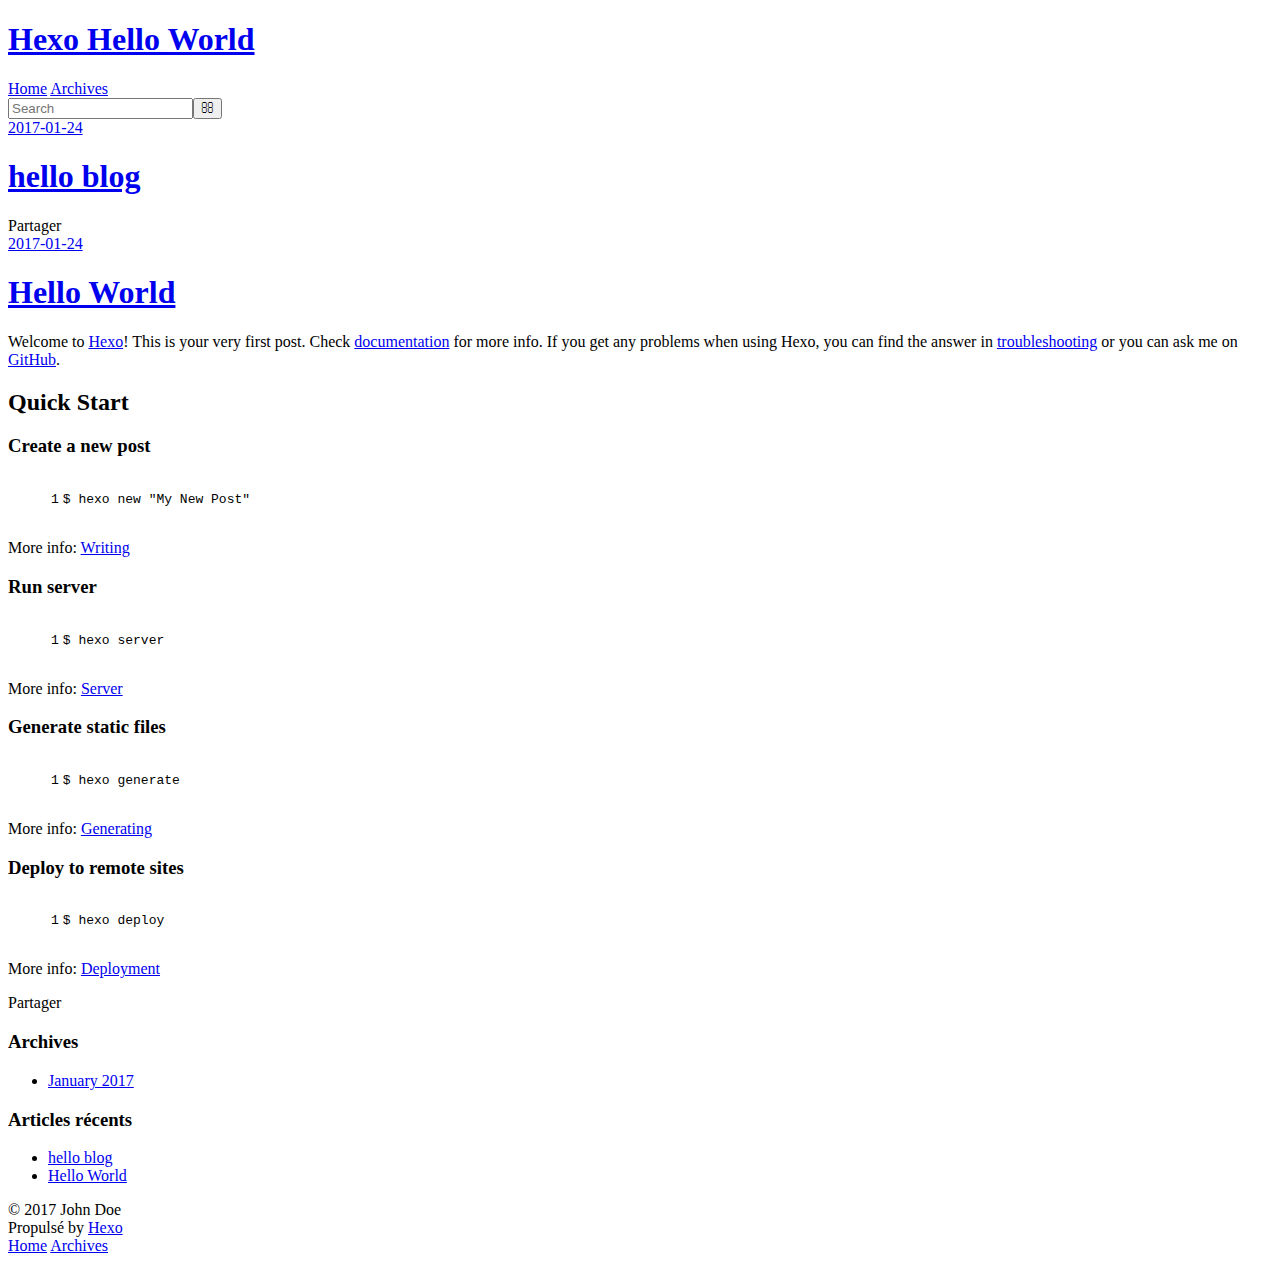
==== commit 94ccae00: "Site updated: 2017-01-25 10:03:45" ====
--- a/index.html
+++ b/index.html
@@ -48,9 +48,9 @@
       </nav>
       <nav id="sub-nav">
         
-          <a id="nav-rss-link" class="nav-icon" href="/atom.xml" title="RSS Feed"></a>
-        
-        <a id="nav-search-btn" class="nav-icon" title="Search"></a>
+          <a id="nav-rss-link" class="nav-icon" href="/atom.xml" title="Flux RSS"></a>
+        
+        <a id="nav-search-btn" class="nav-icon" title="Rechercher"></a>
       </nav>
       <div id="search-form-wrap">
         <form action="//google.com/search" method="get" accept-charset="UTF-8" class="search-form"><input type="search" name="q" results="0" class="search-form-input" placeholder="Search"><button type="submit" class="search-form-submit">&#xF002;</button><input type="hidden" name="sitesearch" value="http://xmmstudio.org"></form>
@@ -87,7 +87,7 @@
       
     </div>
     <footer class="article-footer">
-      <a data-url="http://xmmstudio.org/xxx/2017/01/24/hello-blog/" data-id="ciycaz1rd0000si0si9fyea5c" class="article-share-link">Share</a>
+      <a data-url="http://xmmstudio.org/xxx/2017/01/24/hello-blog/" data-id="ciycb3umb0000vo0suveeuhya" class="article-share-link">Partager</a>
       
       
     </footer>
@@ -132,7 +132,7 @@
       
     </div>
     <footer class="article-footer">
-      <a data-url="http://xmmstudio.org/xxx/2017/01/24/hello-world/" data-id="ciycaz1rh0001si0svny9w6jc" class="article-share-link">Share</a>
+      <a data-url="http://xmmstudio.org/xxx/2017/01/24/hello-world/" data-id="ciycb3umf0001vo0sy6kkvh5a" class="article-share-link">Partager</a>
       
       
     </footer>
@@ -167,7 +167,7 @@
   
     
   <div class="widget-wrap">
-    <h3 class="widget-title">Recent Posts</h3>
+    <h3 class="widget-title">Articles récents</h3>
     <div class="widget">
       <ul>
         
@@ -192,7 +192,7 @@
   <div class="outer">
     <div id="footer-info" class="inner">
       &copy; 2017 John Doe<br>
-      Powered by <a href="http://hexo.io/" target="_blank">Hexo</a>
+      Propulsé by <a href="http://hexo.io/" target="_blank">Hexo</a>
     </div>
   </div>
 </footer>
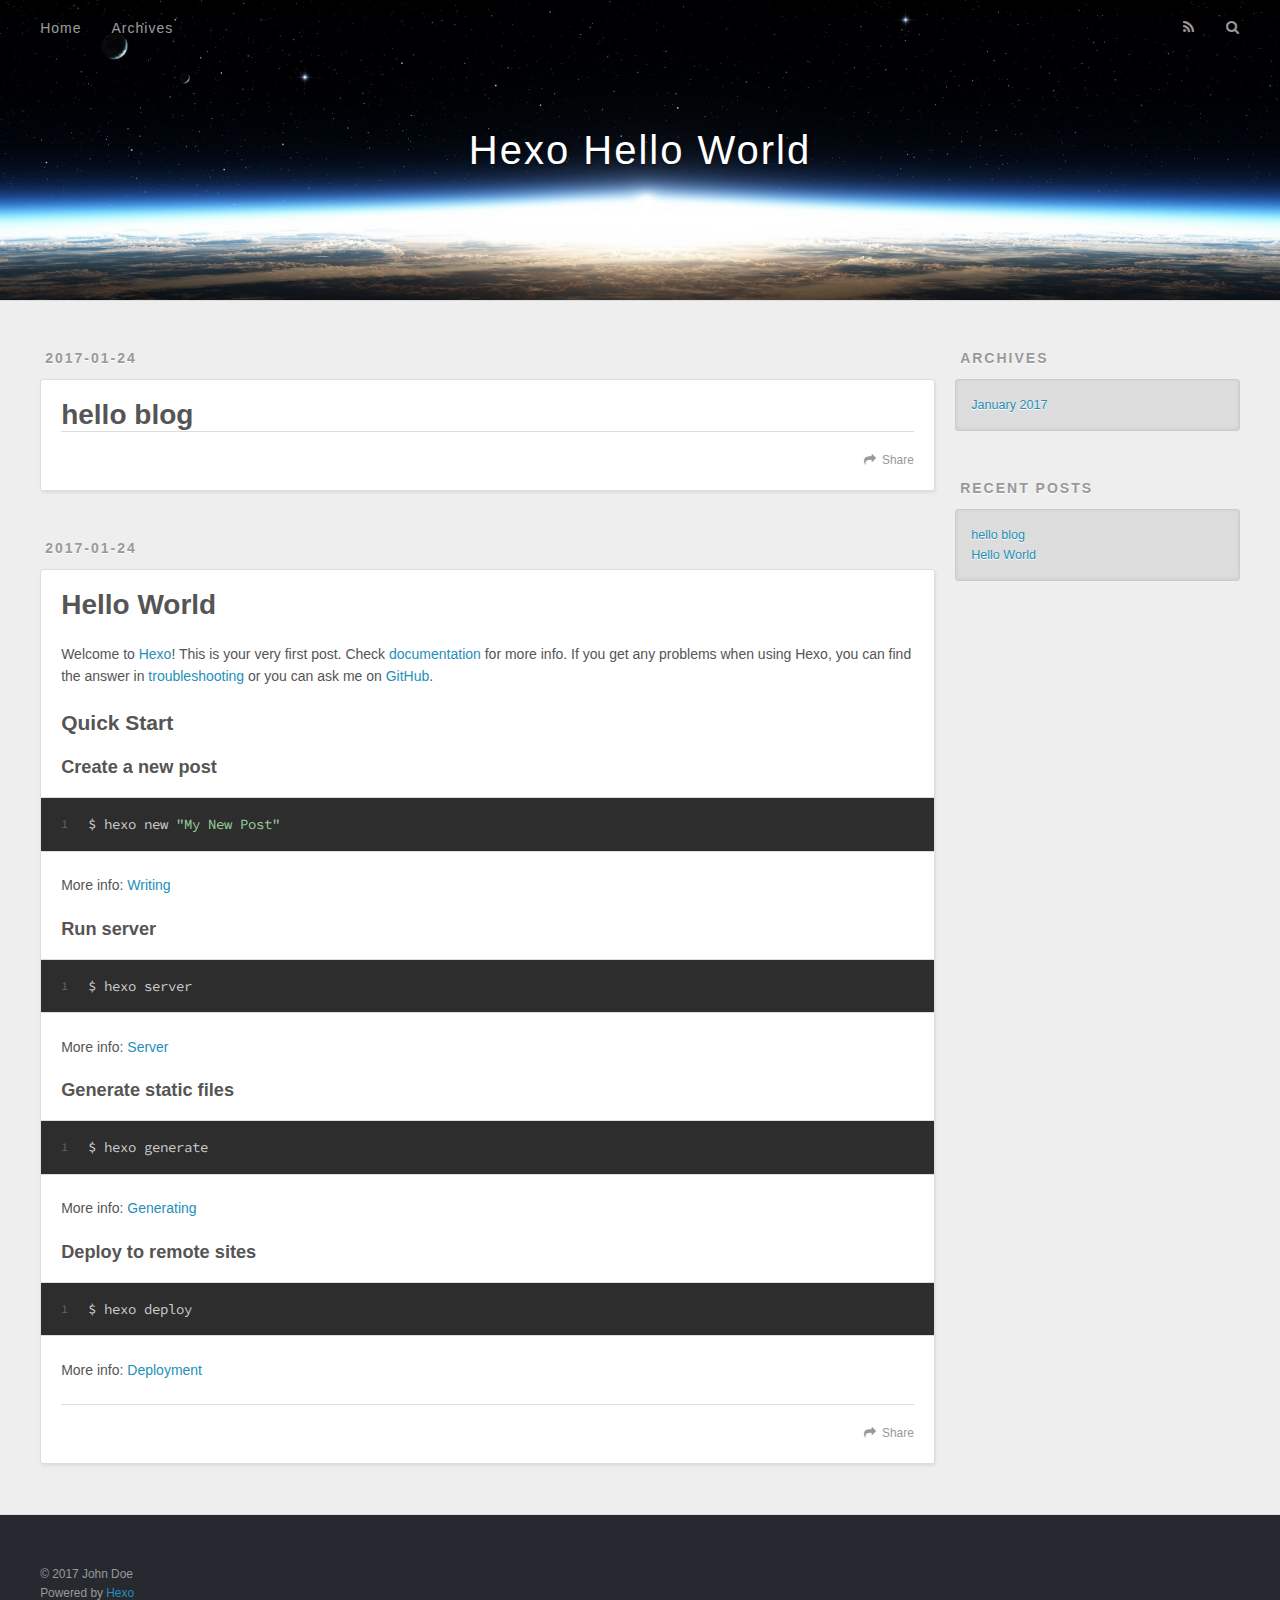
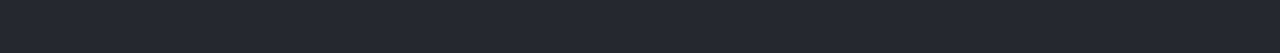
==== commit 8737bc77: "Site updated: 2017-01-25 10:05:30" ====
--- a/index.html
+++ b/index.html
@@ -7,7 +7,7 @@
   <meta name="viewport" content="width=device-width, initial-scale=1, maximum-scale=1">
   <meta property="og:type" content="website">
 <meta property="og:title" content="Hexo Hello World">
-<meta property="og:url" content="http://xmmstudio.org/index.html">
+<meta property="og:url" content="http://ytqiu.github.io/index.html">
 <meta property="og:site_name" content="Hexo Hello World">
 <meta name="twitter:card" content="summary">
 <meta name="twitter:title" content="Hexo Hello World">
@@ -20,7 +20,7 @@
   
     <link href="//fonts.googleapis.com/css?family=Source+Code+Pro" rel="stylesheet" type="text/css">
   
-  <link rel="stylesheet" href="/xxx/css/style.css">
+  <link rel="stylesheet" href="/css/style.css">
   
 
 </head>
@@ -33,7 +33,7 @@
   <div id="header-outer" class="outer">
     <div id="header-title" class="inner">
       <h1 id="logo-wrap">
-        <a href="/xxx/" id="logo">Hexo Hello World</a>
+        <a href="/" id="logo">Hexo Hello World</a>
       </h1>
       
     </div>
@@ -41,19 +41,19 @@
       <nav id="main-nav">
         <a id="main-nav-toggle" class="nav-icon"></a>
         
-          <a class="main-nav-link" href="/xxx/">Home</a>
-        
-          <a class="main-nav-link" href="/xxx/archives">Archives</a>
+          <a class="main-nav-link" href="/">Home</a>
+        
+          <a class="main-nav-link" href="/archives">Archives</a>
         
       </nav>
       <nav id="sub-nav">
         
-          <a id="nav-rss-link" class="nav-icon" href="/atom.xml" title="Flux RSS"></a>
-        
-        <a id="nav-search-btn" class="nav-icon" title="Rechercher"></a>
+          <a id="nav-rss-link" class="nav-icon" href="/atom.xml" title="RSS Feed"></a>
+        
+        <a id="nav-search-btn" class="nav-icon" title="Search"></a>
       </nav>
       <div id="search-form-wrap">
-        <form action="//google.com/search" method="get" accept-charset="UTF-8" class="search-form"><input type="search" name="q" results="0" class="search-form-input" placeholder="Search"><button type="submit" class="search-form-submit">&#xF002;</button><input type="hidden" name="sitesearch" value="http://xmmstudio.org"></form>
+        <form action="//google.com/search" method="get" accept-charset="UTF-8" class="search-form"><input type="search" name="q" results="0" class="search-form-input" placeholder="Search"><button type="submit" class="search-form-submit">&#xF002;</button><input type="hidden" name="sitesearch" value="http://ytqiu.github.io"></form>
       </div>
     </div>
   </div>
@@ -63,7 +63,7 @@
   
     <article id="post-hello-blog" class="article article-type-post" itemscope itemprop="blogPost">
   <div class="article-meta">
-    <a href="/xxx/2017/01/24/hello-blog/" class="article-date">
+    <a href="/2017/01/24/hello-blog/" class="article-date">
   <time datetime="2017-01-24T13:10:33.000Z" itemprop="datePublished">2017-01-24</time>
 </a>
     
@@ -75,7 +75,7 @@
         
   
     <h1 itemprop="name">
-      <a class="article-title" href="/xxx/2017/01/24/hello-blog/">hello blog</a>
+      <a class="article-title" href="/2017/01/24/hello-blog/">hello blog</a>
     </h1>
   
 
@@ -87,7 +87,7 @@
       
     </div>
     <footer class="article-footer">
-      <a data-url="http://xmmstudio.org/xxx/2017/01/24/hello-blog/" data-id="ciycb3umb0000vo0suveeuhya" class="article-share-link">Partager</a>
+      <a data-url="http://ytqiu.github.io/2017/01/24/hello-blog/" data-id="ciycb6fpm0000fr0stxi7h2s2" class="article-share-link">Share</a>
       
       
     </footer>
@@ -99,7 +99,7 @@
   
     <article id="post-hello-world" class="article article-type-post" itemscope itemprop="blogPost">
   <div class="article-meta">
-    <a href="/xxx/2017/01/24/hello-world/" class="article-date">
+    <a href="/2017/01/24/hello-world/" class="article-date">
   <time datetime="2017-01-24T13:07:50.000Z" itemprop="datePublished">2017-01-24</time>
 </a>
     
@@ -111,7 +111,7 @@
         
   
     <h1 itemprop="name">
-      <a class="article-title" href="/xxx/2017/01/24/hello-world/">Hello World</a>
+      <a class="article-title" href="/2017/01/24/hello-world/">Hello World</a>
     </h1>
   
 
@@ -132,7 +132,7 @@
       
     </div>
     <footer class="article-footer">
-      <a data-url="http://xmmstudio.org/xxx/2017/01/24/hello-world/" data-id="ciycb3umf0001vo0sy6kkvh5a" class="article-share-link">Partager</a>
+      <a data-url="http://ytqiu.github.io/2017/01/24/hello-world/" data-id="ciycb6fpq0001fr0s17y0frwi" class="article-share-link">Share</a>
       
       
     </footer>
@@ -159,7 +159,7 @@
   <div class="widget-wrap">
     <h3 class="widget-title">Archives</h3>
     <div class="widget">
-      <ul class="archive-list"><li class="archive-list-item"><a class="archive-list-link" href="/xxx/archives/2017/01/">January 2017</a></li></ul>
+      <ul class="archive-list"><li class="archive-list-item"><a class="archive-list-link" href="/archives/2017/01/">January 2017</a></li></ul>
     </div>
   </div>
 
@@ -167,16 +167,16 @@
   
     
   <div class="widget-wrap">
-    <h3 class="widget-title">Articles récents</h3>
+    <h3 class="widget-title">Recent Posts</h3>
     <div class="widget">
       <ul>
         
           <li>
-            <a href="/xxx/2017/01/24/hello-blog/">hello blog</a>
+            <a href="/2017/01/24/hello-blog/">hello blog</a>
           </li>
         
           <li>
-            <a href="/xxx/2017/01/24/hello-world/">Hello World</a>
+            <a href="/2017/01/24/hello-world/">Hello World</a>
           </li>
         
       </ul>
@@ -192,16 +192,16 @@
   <div class="outer">
     <div id="footer-info" class="inner">
       &copy; 2017 John Doe<br>
-      Propulsé by <a href="http://hexo.io/" target="_blank">Hexo</a>
+      Powered by <a href="http://hexo.io/" target="_blank">Hexo</a>
     </div>
   </div>
 </footer>
     </div>
     <nav id="mobile-nav">
   
-    <a href="/xxx/" class="mobile-nav-link">Home</a>
-  
-    <a href="/xxx/archives" class="mobile-nav-link">Archives</a>
+    <a href="/" class="mobile-nav-link">Home</a>
+  
+    <a href="/archives" class="mobile-nav-link">Archives</a>
   
 </nav>
     
@@ -209,11 +209,11 @@
 <script src="//ajax.googleapis.com/ajax/libs/jquery/2.0.3/jquery.min.js"></script>
 
 
-  <link rel="stylesheet" href="/xxx/fancybox/jquery.fancybox.css">
-  <script src="/xxx/fancybox/jquery.fancybox.pack.js"></script>
-
-
-<script src="/xxx/js/script.js"></script>
+  <link rel="stylesheet" href="/fancybox/jquery.fancybox.css">
+  <script src="/fancybox/jquery.fancybox.pack.js"></script>
+
+
+<script src="/js/script.js"></script>
 
   </div>
 </body>
--- a/css/style.css
+++ b/css/style.css
@@ -0,0 +1,1374 @@
+body {
+  width: 100%;
+}
+body:before,
+body:after {
+  content: "";
+  display: table;
+}
+body:after {
+  clear: both;
+}
+html,
+body,
+div,
+span,
+applet,
+object,
+iframe,
+h1,
+h2,
+h3,
+h4,
+h5,
+h6,
+p,
+blockquote,
+pre,
+a,
+abbr,
+acronym,
+address,
+big,
+cite,
+code,
+del,
+dfn,
+em,
+img,
+ins,
+kbd,
+q,
+s,
+samp,
+small,
+strike,
+strong,
+sub,
+sup,
+tt,
+var,
+dl,
+dt,
+dd,
+ol,
+ul,
+li,
+fieldset,
+form,
+label,
+legend,
+table,
+caption,
+tbody,
+tfoot,
+thead,
+tr,
+th,
+td {
+  margin: 0;
+  padding: 0;
+  border: 0;
+  outline: 0;
+  font-weight: inherit;
+  font-style: inherit;
+  font-family: inherit;
+  font-size: 100%;
+  vertical-align: baseline;
+}
+body {
+  line-height: 1;
+  color: #000;
+  background: #fff;
+}
+ol,
+ul {
+  list-style: none;
+}
+table {
+  border-collapse: separate;
+  border-spacing: 0;
+  vertical-align: middle;
+}
+caption,
+th,
+td {
+  text-align: left;
+  font-weight: normal;
+  vertical-align: middle;
+}
+a img {
+  border: none;
+}
+input,
+button {
+  margin: 0;
+  padding: 0;
+}
+input::-moz-focus-inner,
+button::-moz-focus-inner {
+  border: 0;
+  padding: 0;
+}
+@font-face {
+  font-family: FontAwesome;
+  font-style: normal;
+  font-weight: normal;
+  src: url("fonts/fontawesome-webfont.eot?v=#4.0.3");
+  src: url("fonts/fontawesome-webfont.eot?#iefix&v=#4.0.3") format("embedded-opentype"), url("fonts/fontawesome-webfont.woff?v=#4.0.3") format("woff"), url("fonts/fontawesome-webfont.ttf?v=#4.0.3") format("truetype"), url("fonts/fontawesome-webfont.svg#fontawesomeregular?v=#4.0.3") format("svg");
+}
+html,
+body,
+#container {
+  height: 100%;
+}
+body {
+  background: #eee;
+  font: 14px "Helvetica Neue", Helvetica, Arial, sans-serif;
+  -webkit-text-size-adjust: 100%;
+}
+.outer {
+  max-width: 1220px;
+  margin: 0 auto;
+  padding: 0 20px;
+}
+.outer:before,
+.outer:after {
+  content: "";
+  display: table;
+}
+.outer:after {
+  clear: both;
+}
+.inner {
+  display: inline;
+  float: left;
+  width: 98.33333333333333%;
+  margin: 0 0.833333333333333%;
+}
+.left,
+.alignleft {
+  float: left;
+}
+.right,
+.alignright {
+  float: right;
+}
+.clear {
+  clear: both;
+}
+#container {
+  position: relative;
+}
+.mobile-nav-on {
+  overflow: hidden;
+}
+#wrap {
+  height: 100%;
+  width: 100%;
+  position: absolute;
+  top: 0;
+  left: 0;
+  -webkit-transition: 0.2s ease-out;
+  -moz-transition: 0.2s ease-out;
+  -ms-transition: 0.2s ease-out;
+  transition: 0.2s ease-out;
+  z-index: 1;
+  background: #eee;
+}
+.mobile-nav-on #wrap {
+  left: 280px;
+}
+@media screen and (min-width: 768px) {
+  #main {
+    display: inline;
+    float: left;
+    width: 73.33333333333333%;
+    margin: 0 0.833333333333333%;
+  }
+}
+.article-date,
+.article-category-link,
+.archive-year,
+.widget-title {
+  text-decoration: none;
+  text-transform: uppercase;
+  letter-spacing: 2px;
+  color: #999;
+  margin-bottom: 1em;
+  margin-left: 5px;
+  line-height: 1em;
+  text-shadow: 0 1px #fff;
+  font-weight: bold;
+}
+.article-inner,
+.archive-article-inner {
+  background: #fff;
+  -webkit-box-shadow: 1px 2px 3px #ddd;
+  box-shadow: 1px 2px 3px #ddd;
+  border: 1px solid #ddd;
+  border-radius: 3px;
+}
+.article-entry h1,
+.widget h1 {
+  font-size: 2em;
+}
+.article-entry h2,
+.widget h2 {
+  font-size: 1.5em;
+}
+.article-entry h3,
+.widget h3 {
+  font-size: 1.3em;
+}
+.article-entry h4,
+.widget h4 {
+  font-size: 1.2em;
+}
+.article-entry h5,
+.widget h5 {
+  font-size: 1em;
+}
+.article-entry h6,
+.widget h6 {
+  font-size: 1em;
+  color: #999;
+}
+.article-entry hr,
+.widget hr {
+  border: 1px dashed #ddd;
+}
+.article-entry strong,
+.widget strong {
+  font-weight: bold;
+}
+.article-entry em,
+.widget em,
+.article-entry cite,
+.widget cite {
+  font-style: italic;
+}
+.article-entry sup,
+.widget sup,
+.article-entry sub,
+.widget sub {
+  font-size: 0.75em;
+  line-height: 0;
+  position: relative;
+  vertical-align: baseline;
+}
+.article-entry sup,
+.widget sup {
+  top: -0.5em;
+}
+.article-entry sub,
+.widget sub {
+  bottom: -0.2em;
+}
+.article-entry small,
+.widget small {
+  font-size: 0.85em;
+}
+.article-entry acronym,
+.widget acronym,
+.article-entry abbr,
+.widget abbr {
+  border-bottom: 1px dotted;
+}
+.article-entry ul,
+.widget ul,
+.article-entry ol,
+.widget ol,
+.article-entry dl,
+.widget dl {
+  margin: 0 20px;
+  line-height: 1.6em;
+}
+.article-entry ul ul,
+.widget ul ul,
+.article-entry ol ul,
+.widget ol ul,
+.article-entry ul ol,
+.widget ul ol,
+.article-entry ol ol,
+.widget ol ol {
+  margin-top: 0;
+  margin-bottom: 0;
+}
+.article-entry ul,
+.widget ul {
+  list-style: disc;
+}
+.article-entry ol,
+.widget ol {
+  list-style: decimal;
+}
+.article-entry dt,
+.widget dt {
+  font-weight: bold;
+}
+#header {
+  height: 300px;
+  position: relative;
+  border-bottom: 1px solid #ddd;
+}
+#header:before,
+#header:after {
+  content: "";
+  position: absolute;
+  left: 0;
+  right: 0;
+  height: 40px;
+}
+#header:before {
+  top: 0;
+  background: -webkit-linear-gradient(rgba(0,0,0,0.2), transparent);
+  background: -moz-linear-gradient(rgba(0,0,0,0.2), transparent);
+  background: -ms-linear-gradient(rgba(0,0,0,0.2), transparent);
+  background: linear-gradient(rgba(0,0,0,0.2), transparent);
+}
+#header:after {
+  bottom: 0;
+  background: -webkit-linear-gradient(transparent, rgba(0,0,0,0.2));
+  background: -moz-linear-gradient(transparent, rgba(0,0,0,0.2));
+  background: -ms-linear-gradient(transparent, rgba(0,0,0,0.2));
+  background: linear-gradient(transparent, rgba(0,0,0,0.2));
+}
+#header-outer {
+  height: 100%;
+  position: relative;
+}
+#header-inner {
+  position: relative;
+  overflow: hidden;
+}
+#banner {
+  position: absolute;
+  top: 0;
+  left: 0;
+  width: 100%;
+  height: 100%;
+  background: url("images/banner.jpg") center #000;
+  -webkit-background-size: cover;
+  -moz-background-size: cover;
+  background-size: cover;
+  z-index: -1;
+}
+#header-title {
+  text-align: center;
+  height: 40px;
+  position: absolute;
+  top: 50%;
+  left: 0;
+  margin-top: -20px;
+}
+#logo,
+#subtitle {
+  text-decoration: none;
+  color: #fff;
+  font-weight: 300;
+  text-shadow: 0 1px 4px rgba(0,0,0,0.3);
+}
+#logo {
+  font-size: 40px;
+  line-height: 40px;
+  letter-spacing: 2px;
+}
+#subtitle {
+  font-size: 16px;
+  line-height: 16px;
+  letter-spacing: 1px;
+}
+#subtitle-wrap {
+  margin-top: 16px;
+}
+#main-nav {
+  float: left;
+  margin-left: -15px;
+}
+.nav-icon,
+.main-nav-link {
+  float: left;
+  color: #fff;
+  opacity: 0.6;
+  text-decoration: none;
+  text-shadow: 0 1px rgba(0,0,0,0.2);
+  -webkit-transition: opacity 0.2s;
+  -moz-transition: opacity 0.2s;
+  -ms-transition: opacity 0.2s;
+  transition: opacity 0.2s;
+  display: block;
+  padding: 20px 15px;
+}
+.nav-icon:hover,
+.main-nav-link:hover {
+  opacity: 1;
+}
+.nav-icon {
+  font-family: FontAwesome;
+  text-align: center;
+  font-size: 14px;
+  width: 14px;
+  height: 14px;
+  padding: 20px 15px;
+  position: relative;
+  cursor: pointer;
+}
+.main-nav-link {
+  font-weight: 300;
+  letter-spacing: 1px;
+}
+@media screen and (max-width: 479px) {
+  .main-nav-link {
+    display: none;
+  }
+}
+#main-nav-toggle {
+  display: none;
+}
+#main-nav-toggle:before {
+  content: "\f0c9";
+}
+@media screen and (max-width: 479px) {
+  #main-nav-toggle {
+    display: block;
+  }
+}
+#sub-nav {
+  float: right;
+  margin-right: -15px;
+}
+#nav-rss-link:before {
+  content: "\f09e";
+}
+#nav-search-btn:before {
+  content: "\f002";
+}
+#search-form-wrap {
+  position: absolute;
+  top: 15px;
+  width: 150px;
+  height: 30px;
+  right: -150px;
+  opacity: 0;
+  -webkit-transition: 0.2s ease-out;
+  -moz-transition: 0.2s ease-out;
+  -ms-transition: 0.2s ease-out;
+  transition: 0.2s ease-out;
+}
+#search-form-wrap.on {
+  opacity: 1;
+  right: 0;
+}
+@media screen and (max-width: 479px) {
+  #search-form-wrap {
+    width: 100%;
+    right: -100%;
+  }
+}
+.search-form {
+  position: absolute;
+  top: 0;
+  left: 0;
+  right: 0;
+  background: #fff;
+  padding: 5px 15px;
+  border-radius: 15px;
+  -webkit-box-shadow: 0 0 10px rgba(0,0,0,0.3);
+  box-shadow: 0 0 10px rgba(0,0,0,0.3);
+}
+.search-form-input {
+  border: none;
+  background: none;
+  color: #555;
+  width: 100%;
+  font: 13px "Helvetica Neue", Helvetica, Arial, sans-serif;
+  outline: none;
+}
+.search-form-input::-webkit-search-results-decoration,
+.search-form-input::-webkit-search-cancel-button {
+  -webkit-appearance: none;
+}
+.search-form-submit {
+  position: absolute;
+  top: 50%;
+  right: 10px;
+  margin-top: -7px;
+  font: 13px FontAwesome;
+  border: none;
+  background: none;
+  color: #bbb;
+  cursor: pointer;
+}
+.search-form-submit:hover,
+.search-form-submit:focus {
+  color: #777;
+}
+.article {
+  margin: 50px 0;
+}
+.article-inner {
+  overflow: hidden;
+}
+.article-meta:before,
+.article-meta:after {
+  content: "";
+  display: table;
+}
+.article-meta:after {
+  clear: both;
+}
+.article-date {
+  float: left;
+}
+.article-category {
+  float: left;
+  line-height: 1em;
+  color: #ccc;
+  text-shadow: 0 1px #fff;
+  margin-left: 8px;
+}
+.article-category:before {
+  content: "\2022";
+}
+.article-category-link {
+  margin: 0 12px 1em;
+}
+.article-header {
+  padding: 20px 20px 0;
+}
+.article-title {
+  text-decoration: none;
+  font-size: 2em;
+  font-weight: bold;
+  color: #555;
+  line-height: 1.1em;
+  -webkit-transition: color 0.2s;
+  -moz-transition: color 0.2s;
+  -ms-transition: color 0.2s;
+  transition: color 0.2s;
+}
+a.article-title:hover {
+  color: #258fb8;
+}
+.article-entry {
+  color: #555;
+  padding: 0 20px;
+}
+.article-entry:before,
+.article-entry:after {
+  content: "";
+  display: table;
+}
+.article-entry:after {
+  clear: both;
+}
+.article-entry p,
+.article-entry table {
+  line-height: 1.6em;
+  margin: 1.6em 0;
+}
+.article-entry h1,
+.article-entry h2,
+.article-entry h3,
+.article-entry h4,
+.article-entry h5,
+.article-entry h6 {
+  font-weight: bold;
+}
+.article-entry h1,
+.article-entry h2,
+.article-entry h3,
+.article-entry h4,
+.article-entry h5,
+.article-entry h6 {
+  line-height: 1.1em;
+  margin: 1.1em 0;
+}
+.article-entry a {
+  color: #258fb8;
+  text-decoration: none;
+}
+.article-entry a:hover {
+  text-decoration: underline;
+}
+.article-entry ul,
+.article-entry ol,
+.article-entry dl {
+  margin-top: 1.6em;
+  margin-bottom: 1.6em;
+}
+.article-entry img,
+.article-entry video {
+  max-width: 100%;
+  height: auto;
+  display: block;
+  margin: auto;
+}
+.article-entry iframe {
+  border: none;
+}
+.article-entry table {
+  width: 100%;
+  border-collapse: collapse;
+  border-spacing: 0;
+}
+.article-entry th {
+  font-weight: bold;
+  border-bottom: 3px solid #ddd;
+  padding-bottom: 0.5em;
+}
+.article-entry td {
+  border-bottom: 1px solid #ddd;
+  padding: 10px 0;
+}
+.article-entry blockquote {
+  font-family: Georgia, "Times New Roman", serif;
+  font-size: 1.4em;
+  margin: 1.6em 20px;
+  text-align: center;
+}
+.article-entry blockquote footer {
+  font-size: 14px;
+  margin: 1.6em 0;
+  font-family: "Helvetica Neue", Helvetica, Arial, sans-serif;
+}
+.article-entry blockquote footer cite:before {
+  content: "—";
+  padding: 0 0.5em;
+}
+.article-entry .pullquote {
+  text-align: left;
+  width: 45%;
+  margin: 0;
+}
+.article-entry .pullquote.left {
+  margin-left: 0.5em;
+  margin-right: 1em;
+}
+.article-entry .pullquote.right {
+  margin-right: 0.5em;
+  margin-left: 1em;
+}
+.article-entry .caption {
+  color: #999;
+  display: block;
+  font-size: 0.9em;
+  margin-top: 0.5em;
+  position: relative;
+  text-align: center;
+}
+.article-entry .video-container {
+  position: relative;
+  padding-top: 56.25%;
+  height: 0;
+  overflow: hidden;
+}
+.article-entry .video-container iframe,
+.article-entry .video-container object,
+.article-entry .video-container embed {
+  position: absolute;
+  top: 0;
+  left: 0;
+  width: 100%;
+  height: 100%;
+  margin-top: 0;
+}
+.article-more-link a {
+  display: inline-block;
+  line-height: 1em;
+  padding: 6px 15px;
+  border-radius: 15px;
+  background: #eee;
+  color: #999;
+  text-shadow: 0 1px #fff;
+  text-decoration: none;
+}
+.article-more-link a:hover {
+  background: #258fb8;
+  color: #fff;
+  text-decoration: none;
+  text-shadow: 0 1px #1e7293;
+}
+.article-footer {
+  font-size: 0.85em;
+  line-height: 1.6em;
+  border-top: 1px solid #ddd;
+  padding-top: 1.6em;
+  margin: 0 20px 20px;
+}
+.article-footer:before,
+.article-footer:after {
+  content: "";
+  display: table;
+}
+.article-footer:after {
+  clear: both;
+}
+.article-footer a {
+  color: #999;
+  text-decoration: none;
+}
+.article-footer a:hover {
+  color: #555;
+}
+.article-tag-list-item {
+  float: left;
+  margin-right: 10px;
+}
+.article-tag-list-link:before {
+  content: "#";
+}
+.article-comment-link {
+  float: right;
+}
+.article-comment-link:before {
+  content: "\f075";
+  font-family: FontAwesome;
+  padding-right: 8px;
+}
+.article-share-link {
+  cursor: pointer;
+  float: right;
+  margin-left: 20px;
+}
+.article-share-link:before {
+  content: "\f064";
+  font-family: FontAwesome;
+  padding-right: 6px;
+}
+#article-nav {
+  position: relative;
+}
+#article-nav:before,
+#article-nav:after {
+  content: "";
+  display: table;
+}
+#article-nav:after {
+  clear: both;
+}
+@media screen and (min-width: 768px) {
+  #article-nav {
+    margin: 50px 0;
+  }
+  #article-nav:before {
+    width: 8px;
+    height: 8px;
+    position: absolute;
+    top: 50%;
+    left: 50%;
+    margin-top: -4px;
+    margin-left: -4px;
+    content: "";
+    border-radius: 50%;
+    background: #ddd;
+    -webkit-box-shadow: 0 1px 2px #fff;
+    box-shadow: 0 1px 2px #fff;
+  }
+}
+.article-nav-link-wrap {
+  text-decoration: none;
+  text-shadow: 0 1px #fff;
+  color: #999;
+  -webkit-box-sizing: border-box;
+  -moz-box-sizing: border-box;
+  box-sizing: border-box;
+  margin-top: 50px;
+  text-align: center;
+  display: block;
+}
+.article-nav-link-wrap:hover {
+  color: #555;
+}
+@media screen and (min-width: 768px) {
+  .article-nav-link-wrap {
+    width: 50%;
+    margin-top: 0;
+  }
+}
+@media screen and (min-width: 768px) {
+  #article-nav-newer {
+    float: left;
+    text-align: right;
+    padding-right: 20px;
+  }
+}
+@media screen and (min-width: 768px) {
+  #article-nav-older {
+    float: right;
+    text-align: left;
+    padding-left: 20px;
+  }
+}
+.article-nav-caption {
+  text-transform: uppercase;
+  letter-spacing: 2px;
+  color: #ddd;
+  line-height: 1em;
+  font-weight: bold;
+}
+#article-nav-newer .article-nav-caption {
+  margin-right: -2px;
+}
+.article-nav-title {
+  font-size: 0.85em;
+  line-height: 1.6em;
+  margin-top: 0.5em;
+}
+.article-share-box {
+  position: absolute;
+  display: none;
+  background: #fff;
+  -webkit-box-shadow: 1px 2px 10px rgba(0,0,0,0.2);
+  box-shadow: 1px 2px 10px rgba(0,0,0,0.2);
+  border-radius: 3px;
+  margin-left: -145px;
+  overflow: hidden;
+  z-index: 1;
+}
+.article-share-box.on {
+  display: block;
+}
+.article-share-input {
+  width: 100%;
+  background: none;
+  -webkit-box-sizing: border-box;
+  -moz-box-sizing: border-box;
+  box-sizing: border-box;
+  font: 14px "Helvetica Neue", Helvetica, Arial, sans-serif;
+  padding: 0 15px;
+  color: #555;
+  outline: none;
+  border: 1px solid #ddd;
+  border-radius: 3px 3px 0 0;
+  height: 36px;
+  line-height: 36px;
+}
+.article-share-links {
+  background: #eee;
+}
+.article-share-links:before,
+.article-share-links:after {
+  content: "";
+  display: table;
+}
+.article-share-links:after {
+  clear: both;
+}
+.article-share-twitter,
+.article-share-facebook,
+.article-share-pinterest,
+.article-share-google {
+  width: 50px;
+  height: 36px;
+  display: block;
+  float: left;
+  position: relative;
+  color: #999;
+  text-shadow: 0 1px #fff;
+}
+.article-share-twitter:before,
+.article-share-facebook:before,
+.article-share-pinterest:before,
+.article-share-google:before {
+  font-size: 20px;
+  font-family: FontAwesome;
+  width: 20px;
+  height: 20px;
+  position: absolute;
+  top: 50%;
+  left: 50%;
+  margin-top: -10px;
+  margin-left: -10px;
+  text-align: center;
+}
+.article-share-twitter:hover,
+.article-share-facebook:hover,
+.article-share-pinterest:hover,
+.article-share-google:hover {
+  color: #fff;
+}
+.article-share-twitter:before {
+  content: "\f099";
+}
+.article-share-twitter:hover {
+  background: #00aced;
+  text-shadow: 0 1px #008abe;
+}
+.article-share-facebook:before {
+  content: "\f09a";
+}
+.article-share-facebook:hover {
+  background: #3b5998;
+  text-shadow: 0 1px #2f477a;
+}
+.article-share-pinterest:before {
+  content: "\f0d2";
+}
+.article-share-pinterest:hover {
+  background: #cb2027;
+  text-shadow: 0 1px #a21a1f;
+}
+.article-share-google:before {
+  content: "\f0d5";
+}
+.article-share-google:hover {
+  background: #dd4b39;
+  text-shadow: 0 1px #be3221;
+}
+.article-gallery {
+  background: #000;
+  position: relative;
+}
+.article-gallery-photos {
+  position: relative;
+  overflow: hidden;
+}
+.article-gallery-img {
+  display: none;
+  max-width: 100%;
+}
+.article-gallery-img:first-child {
+  display: block;
+}
+.article-gallery-img.loaded {
+  position: absolute;
+  display: block;
+}
+.article-gallery-img img {
+  display: block;
+  max-width: 100%;
+  margin: 0 auto;
+}
+#comments {
+  background: #fff;
+  -webkit-box-shadow: 1px 2px 3px #ddd;
+  box-shadow: 1px 2px 3px #ddd;
+  padding: 20px;
+  border: 1px solid #ddd;
+  border-radius: 3px;
+  margin: 50px 0;
+}
+#comments a {
+  color: #258fb8;
+}
+.archives-wrap {
+  margin: 50px 0;
+}
+.archives:before,
+.archives:after {
+  content: "";
+  display: table;
+}
+.archives:after {
+  clear: both;
+}
+.archive-year-wrap {
+  margin-bottom: 1em;
+}
+.archives {
+  -webkit-column-gap: 10px;
+  -moz-column-gap: 10px;
+  column-gap: 10px;
+}
+@media screen and (min-width: 480px) and (max-width: 767px) {
+  .archives {
+    -webkit-column-count: 2;
+    -moz-column-count: 2;
+    column-count: 2;
+  }
+}
+@media screen and (min-width: 768px) {
+  .archives {
+    -webkit-column-count: 3;
+    -moz-column-count: 3;
+    column-count: 3;
+  }
+}
+.archive-article {
+  -webkit-column-break-inside: avoid;
+  page-break-inside: avoid;
+  overflow: hidden;
+  break-inside: avoid-column;
+}
+.archive-article-inner {
+  padding: 10px;
+  margin-bottom: 15px;
+}
+.archive-article-title {
+  text-decoration: none;
+  font-weight: bold;
+  color: #555;
+  -webkit-transition: color 0.2s;
+  -moz-transition: color 0.2s;
+  -ms-transition: color 0.2s;
+  transition: color 0.2s;
+  line-height: 1.6em;
+}
+.archive-article-title:hover {
+  color: #258fb8;
+}
+.archive-article-footer {
+  margin-top: 1em;
+}
+.archive-article-date {
+  color: #999;
+  text-decoration: none;
+  font-size: 0.85em;
+  line-height: 1em;
+  margin-bottom: 0.5em;
+  display: block;
+}
+#page-nav {
+  margin: 50px auto;
+  background: #fff;
+  -webkit-box-shadow: 1px 2px 3px #ddd;
+  box-shadow: 1px 2px 3px #ddd;
+  border: 1px solid #ddd;
+  border-radius: 3px;
+  text-align: center;
+  color: #999;
+  overflow: hidden;
+}
+#page-nav:before,
+#page-nav:after {
+  content: "";
+  display: table;
+}
+#page-nav:after {
+  clear: both;
+}
+#page-nav a,
+#page-nav span {
+  padding: 10px 20px;
+  line-height: 1;
+  height: 2ex;
+}
+#page-nav a {
+  color: #999;
+  text-decoration: none;
+}
+#page-nav a:hover {
+  background: #999;
+  color: #fff;
+}
+#page-nav .prev {
+  float: left;
+}
+#page-nav .next {
+  float: right;
+}
+#page-nav .page-number {
+  display: inline-block;
+}
+@media screen and (max-width: 479px) {
+  #page-nav .page-number {
+    display: none;
+  }
+}
+#page-nav .current {
+  color: #555;
+  font-weight: bold;
+}
+#page-nav .space {
+  color: #ddd;
+}
+#footer {
+  background: #262a30;
+  padding: 50px 0;
+  border-top: 1px solid #ddd;
+  color: #999;
+}
+#footer a {
+  color: #258fb8;
+  text-decoration: none;
+}
+#footer a:hover {
+  text-decoration: underline;
+}
+#footer-info {
+  line-height: 1.6em;
+  font-size: 0.85em;
+}
+.article-entry pre,
+.article-entry .highlight {
+  background: #2d2d2d;
+  margin: 0 -20px;
+  padding: 15px 20px;
+  border-style: solid;
+  border-color: #ddd;
+  border-width: 1px 0;
+  overflow: auto;
+  color: #ccc;
+  line-height: 22.400000000000002px;
+}
+.article-entry .highlight .gutter pre,
+.article-entry .gist .gist-file .gist-data .line-numbers {
+  color: #666;
+  font-size: 0.85em;
+}
+.article-entry pre,
+.article-entry code {
+  font-family: "Source Code Pro", Consolas, Monaco, Menlo, Consolas, monospace;
+}
+.article-entry code {
+  background: #eee;
+  text-shadow: 0 1px #fff;
+  padding: 0 0.3em;
+}
+.article-entry pre code {
+  background: none;
+  text-shadow: none;
+  padding: 0;
+}
+.article-entry .highlight pre {
+  border: none;
+  margin: 0;
+  padding: 0;
+}
+.article-entry .highlight table {
+  margin: 0;
+  width: auto;
+}
+.article-entry .highlight td {
+  border: none;
+  padding: 0;
+}
+.article-entry .highlight figcaption {
+  font-size: 0.85em;
+  color: #999;
+  line-height: 1em;
+  margin-bottom: 1em;
+}
+.article-entry .highlight figcaption:before,
+.article-entry .highlight figcaption:after {
+  content: "";
+  display: table;
+}
+.article-entry .highlight figcaption:after {
+  clear: both;
+}
+.article-entry .highlight figcaption a {
+  float: right;
+}
+.article-entry .highlight .gutter pre {
+  text-align: right;
+  padding-right: 20px;
+}
+.article-entry .highlight .line {
+  height: 22.400000000000002px;
+}
+.article-entry .highlight .line.marked {
+  background: #515151;
+}
+.article-entry .gist {
+  margin: 0 -20px;
+  border-style: solid;
+  border-color: #ddd;
+  border-width: 1px 0;
+  background: #2d2d2d;
+  padding: 15px 20px 15px 0;
+}
+.article-entry .gist .gist-file {
+  border: none;
+  font-family: "Source Code Pro", Consolas, Monaco, Menlo, Consolas, monospace;
+  margin: 0;
+}
+.article-entry .gist .gist-file .gist-data {
+  background: none;
+  border: none;
+}
+.article-entry .gist .gist-file .gist-data .line-numbers {
+  background: none;
+  border: none;
+  padding: 0 20px 0 0;
+}
+.article-entry .gist .gist-file .gist-data .line-data {
+  padding: 0 !important;
+}
+.article-entry .gist .gist-file .highlight {
+  margin: 0;
+  padding: 0;
+  border: none;
+}
+.article-entry .gist .gist-file .gist-meta {
+  background: #2d2d2d;
+  color: #999;
+  font: 0.85em "Helvetica Neue", Helvetica, Arial, sans-serif;
+  text-shadow: 0 0;
+  padding: 0;
+  margin-top: 1em;
+  margin-left: 20px;
+}
+.article-entry .gist .gist-file .gist-meta a {
+  color: #258fb8;
+  font-weight: normal;
+}
+.article-entry .gist .gist-file .gist-meta a:hover {
+  text-decoration: underline;
+}
+pre .comment,
+pre .title {
+  color: #999;
+}
+pre .variable,
+pre .attribute,
+pre .tag,
+pre .regexp,
+pre .ruby .constant,
+pre .xml .tag .title,
+pre .xml .pi,
+pre .xml .doctype,
+pre .html .doctype,
+pre .css .id,
+pre .css .class,
+pre .css .pseudo {
+  color: #f2777a;
+}
+pre .number,
+pre .preprocessor,
+pre .built_in,
+pre .literal,
+pre .params,
+pre .constant {
+  color: #f99157;
+}
+pre .class,
+pre .ruby .class .title,
+pre .css .rules .attribute {
+  color: #9c9;
+}
+pre .string,
+pre .value,
+pre .inheritance,
+pre .header,
+pre .ruby .symbol,
+pre .xml .cdata {
+  color: #9c9;
+}
+pre .css .hexcolor {
+  color: #6cc;
+}
+pre .function,
+pre .python .decorator,
+pre .python .title,
+pre .ruby .function .title,
+pre .ruby .title .keyword,
+pre .perl .sub,
+pre .javascript .title,
+pre .coffeescript .title {
+  color: #69c;
+}
+pre .keyword,
+pre .javascript .function {
+  color: #c9c;
+}
+@media screen and (max-width: 479px) {
+  #mobile-nav {
+    position: absolute;
+    top: 0;
+    left: 0;
+    width: 280px;
+    height: 100%;
+    background: #191919;
+    border-right: 1px solid #fff;
+  }
+}
+@media screen and (max-width: 479px) {
+  .mobile-nav-link {
+    display: block;
+    color: #999;
+    text-decoration: none;
+    padding: 15px 20px;
+    font-weight: bold;
+  }
+  .mobile-nav-link:hover {
+    color: #fff;
+  }
+}
+@media screen and (min-width: 768px) {
+  #sidebar {
+    display: inline;
+    float: left;
+    width: 23.333333333333332%;
+    margin: 0 0.833333333333333%;
+  }
+}
+.widget-wrap {
+  margin: 50px 0;
+}
+.widget {
+  color: #777;
+  text-shadow: 0 1px #fff;
+  background: #ddd;
+  -webkit-box-shadow: 0 -1px 4px #ccc inset;
+  box-shadow: 0 -1px 4px #ccc inset;
+  border: 1px solid #ccc;
+  padding: 15px;
+  border-radius: 3px;
+}
+.widget a {
+  color: #258fb8;
+  text-decoration: none;
+}
+.widget a:hover {
+  text-decoration: underline;
+}
+.widget ul ul,
+.widget ol ul,
+.widget dl ul,
+.widget ul ol,
+.widget ol ol,
+.widget dl ol,
+.widget ul dl,
+.widget ol dl,
+.widget dl dl {
+  margin-left: 15px;
+  list-style: disc;
+}
+.widget {
+  line-height: 1.6em;
+  word-wrap: break-word;
+  font-size: 0.9em;
+}
+.widget ul,
+.widget ol {
+  list-style: none;
+  margin: 0;
+}
+.widget ul ul,
+.widget ol ul,
+.widget ul ol,
+.widget ol ol {
+  margin: 0 20px;
+}
+.widget ul ul,
+.widget ol ul {
+  list-style: disc;
+}
+.widget ul ol,
+.widget ol ol {
+  list-style: decimal;
+}
+.category-list-count,
+.tag-list-count,
+.archive-list-count {
+  padding-left: 5px;
+  color: #999;
+  font-size: 0.85em;
+}
+.category-list-count:before,
+.tag-list-count:before,
+.archive-list-count:before {
+  content: "(";
+}
+.category-list-count:after,
+.tag-list-count:after,
+.archive-list-count:after {
+  content: ")";
+}
+.tagcloud a {
+  margin-right: 5px;
+  display: inline-block;
+}
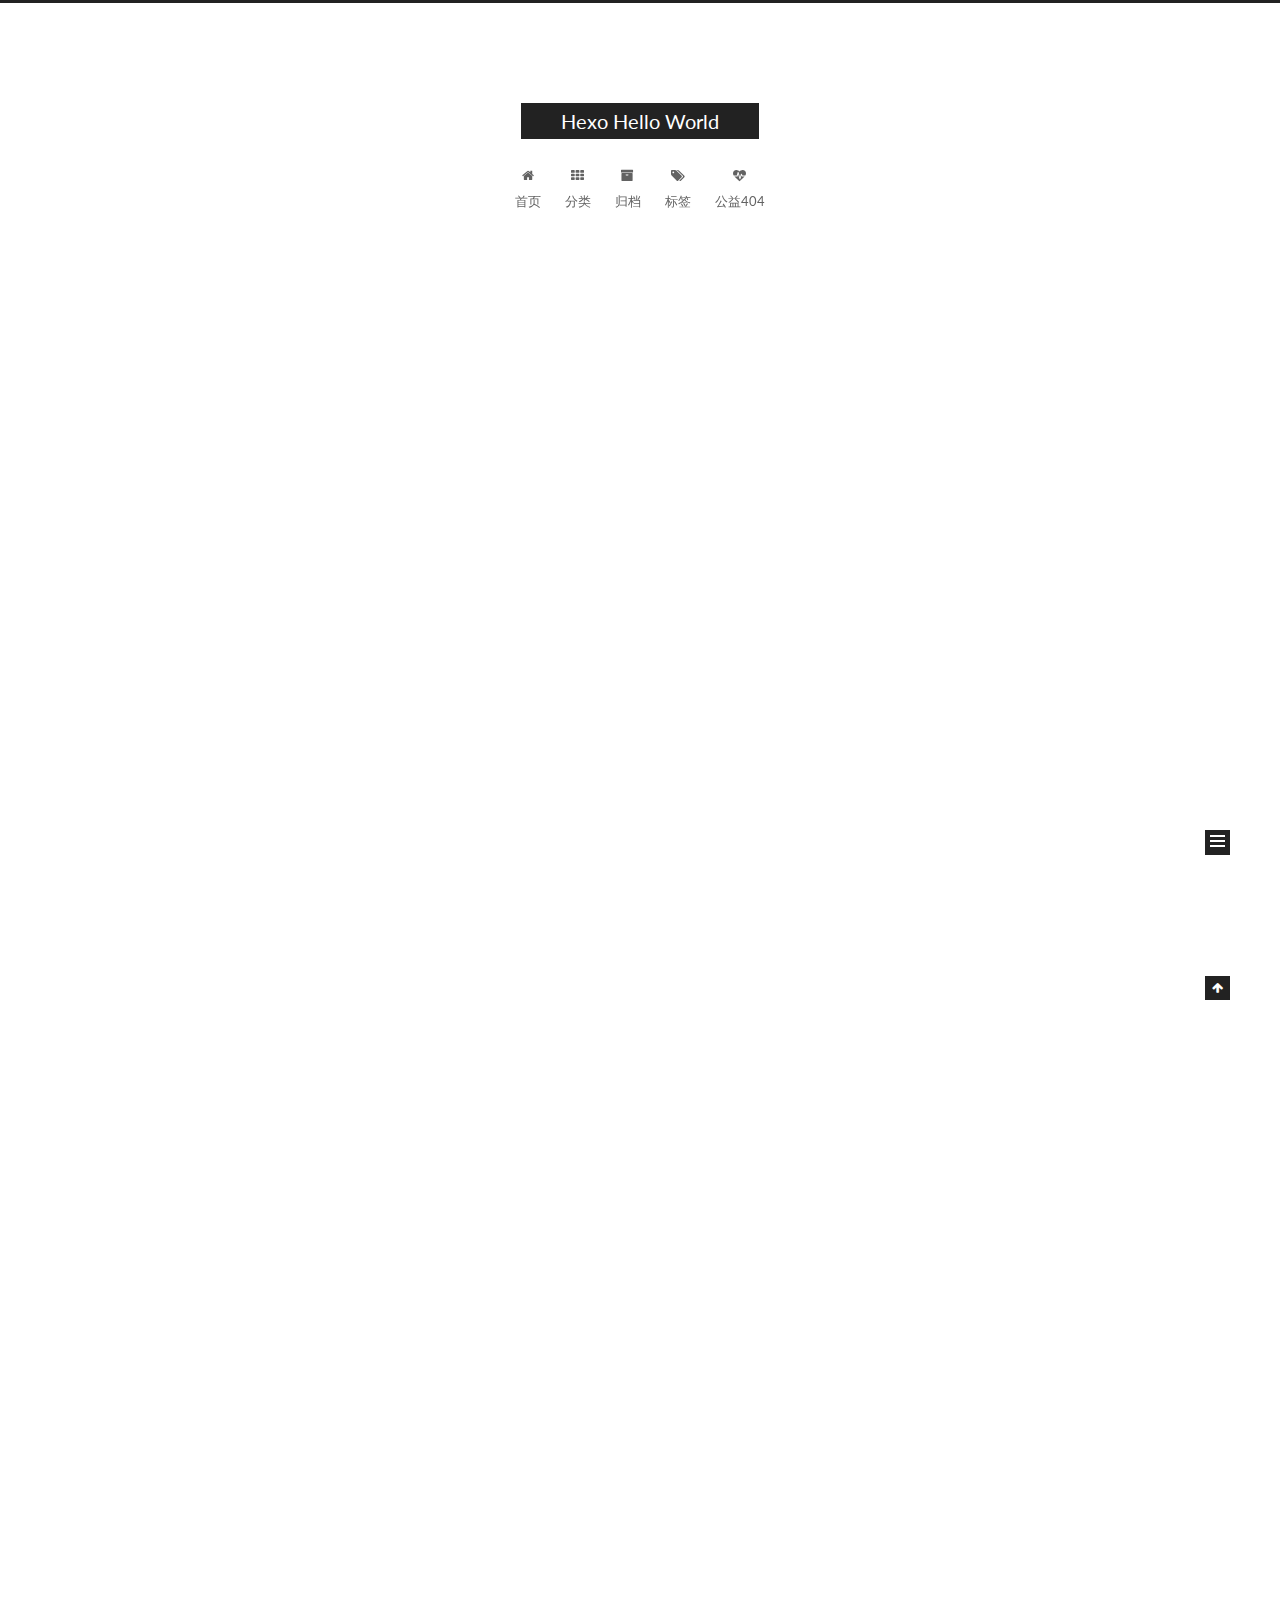
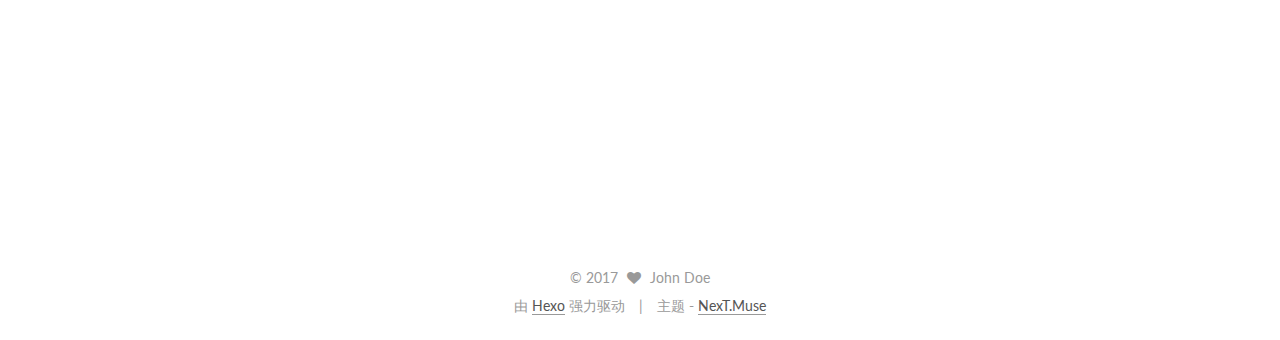
==== commit ce7ff698: "Site updated: 2017-01-25 11:24:10" ====
--- a/index.html
+++ b/index.html
@@ -1,125 +1,603 @@
-<!DOCTYPE html>
-<html>
+<!doctype html>
+
+
+
+  
+
+
+<html class="theme-next muse use-motion" lang="zh-Hans">
 <head>
-  <meta charset="utf-8">
-  
-  <title>Hexo Hello World</title>
-  <meta name="viewport" content="width=device-width, initial-scale=1, maximum-scale=1">
-  <meta property="og:type" content="website">
+  <meta charset="UTF-8"/>
+<meta http-equiv="X-UA-Compatible" content="IE=edge" />
+<meta name="viewport" content="width=device-width, initial-scale=1, maximum-scale=1"/>
+
+
+
+<meta http-equiv="Cache-Control" content="no-transform" />
+<meta http-equiv="Cache-Control" content="no-siteapp" />
+
+
+
+
+
+
+
+
+
+
+
+
+  
+  
+  <link href="/lib/fancybox/source/jquery.fancybox.css?v=2.1.5" rel="stylesheet" type="text/css" />
+
+
+
+
+  
+  
+  
+  
+
+  
+    
+    
+  
+
+  
+
+  
+
+  
+
+  
+
+  
+    
+    
+    <link href="//fonts.googleapis.com/css?family=Lato:300,300italic,400,400italic,700,700italic&subset=latin,latin-ext" rel="stylesheet" type="text/css">
+  
+
+
+
+
+
+
+<link href="/lib/font-awesome/css/font-awesome.min.css?v=4.6.2" rel="stylesheet" type="text/css" />
+
+<link href="/css/main.css?v=5.1.0" rel="stylesheet" type="text/css" />
+
+
+  <meta name="keywords" content="Hexo, NexT" />
+
+
+
+
+
+
+
+
+  <link rel="shortcut icon" type="image/x-icon" href="/favicon.ico?v=5.1.0" />
+
+
+
+
+
+
+<meta property="og:type" content="website">
 <meta property="og:title" content="Hexo Hello World">
 <meta property="og:url" content="http://ytqiu.github.io/index.html">
 <meta property="og:site_name" content="Hexo Hello World">
 <meta name="twitter:card" content="summary">
 <meta name="twitter:title" content="Hexo Hello World">
-  
-    <link rel="alternate" href="/atom.xml" title="Hexo Hello World" type="application/atom+xml">
-  
-  
-    <link rel="icon" href="/favicon.png">
-  
-  
-    <link href="//fonts.googleapis.com/css?family=Source+Code+Pro" rel="stylesheet" type="text/css">
-  
-  <link rel="stylesheet" href="/css/style.css">
-  
-
+
+
+
+<script type="text/javascript" id="hexo.configurations">
+  var NexT = window.NexT || {};
+  var CONFIG = {
+    root: '/',
+    scheme: 'Muse',
+    sidebar: {"position":"left","display":"post"},
+    fancybox: true,
+    motion: true,
+    duoshuo: {
+      userId: '0',
+      author: '博主'
+    },
+    algolia: {
+      applicationID: '',
+      apiKey: '',
+      indexName: '',
+      hits: {"per_page":10},
+      labels: {"input_placeholder":"Search for Posts","hits_empty":"We didn't find any results for the search: ${query}","hits_stats":"${hits} results found in ${time} ms"}
+    }
+  };
+</script>
+
+
+
+  <link rel="canonical" href="http://ytqiu.github.io/"/>
+
+
+
+
+
+  <title> Hexo Hello World </title>
 </head>
 
-<body>
-  <div id="container">
-    <div id="wrap">
-      <header id="header">
-  <div id="banner"></div>
-  <div id="header-outer" class="outer">
-    <div id="header-title" class="inner">
-      <h1 id="logo-wrap">
-        <a href="/" id="logo">Hexo Hello World</a>
-      </h1>
-      
-    </div>
-    <div id="header-inner" class="inner">
-      <nav id="main-nav">
-        <a id="main-nav-toggle" class="nav-icon"></a>
-        
-          <a class="main-nav-link" href="/">Home</a>
-        
-          <a class="main-nav-link" href="/archives">Archives</a>
-        
-      </nav>
-      <nav id="sub-nav">
-        
-          <a id="nav-rss-link" class="nav-icon" href="/atom.xml" title="RSS Feed"></a>
-        
-        <a id="nav-search-btn" class="nav-icon" title="Search"></a>
-      </nav>
-      <div id="search-form-wrap">
-        <form action="//google.com/search" method="get" accept-charset="UTF-8" class="search-form"><input type="search" name="q" results="0" class="search-form-input" placeholder="Search"><button type="submit" class="search-form-submit">&#xF002;</button><input type="hidden" name="sitesearch" value="http://ytqiu.github.io"></form>
-      </div>
-    </div>
+<body itemscope itemtype="http://schema.org/WebPage" lang="zh-Hans">
+
+  
+
+
+
+
+
+
+
+
+
+
+  
+  
+    
+  
+
+  <div class="container one-collumn sidebar-position-left 
+   page-home 
+ ">
+    <div class="headband"></div>
+
+    <header id="header" class="header" itemscope itemtype="http://schema.org/WPHeader">
+      <div class="header-inner"><div class="site-meta ">
+  
+
+  <div class="custom-logo-site-title">
+    <a href="/"  class="brand" rel="start">
+      <span class="logo-line-before"><i></i></span>
+      <span class="site-title">Hexo Hello World</span>
+      <span class="logo-line-after"><i></i></span>
+    </a>
   </div>
-</header>
-      <div class="outer">
-        <section id="main">
-  
-    <article id="post-hello-blog" class="article article-type-post" itemscope itemprop="blogPost">
-  <div class="article-meta">
-    <a href="/2017/01/24/hello-blog/" class="article-date">
-  <time datetime="2017-01-24T13:10:33.000Z" itemprop="datePublished">2017-01-24</time>
-</a>
-    
-  </div>
-  <div class="article-inner">
-    
-    
-      <header class="article-header">
-        
-  
-    <h1 itemprop="name">
-      <a class="article-title" href="/2017/01/24/hello-blog/">hello blog</a>
-    </h1>
-  
-
+    
+      <p class="site-subtitle"></p>
+    
+</div>
+
+<div class="site-nav-toggle">
+  <button>
+    <span class="btn-bar"></span>
+    <span class="btn-bar"></span>
+    <span class="btn-bar"></span>
+  </button>
+</div>
+
+<nav class="site-nav">
+  
+
+  
+    <ul id="menu" class="menu">
+      
+        
+        <li class="menu-item menu-item-home">
+          <a href="/" rel="section">
+            
+              <i class="menu-item-icon fa fa-fw fa-home"></i> <br />
+            
+            首页
+          </a>
+        </li>
+      
+        
+        <li class="menu-item menu-item-categories">
+          <a href="/categories" rel="section">
+            
+              <i class="menu-item-icon fa fa-fw fa-th"></i> <br />
+            
+            分类
+          </a>
+        </li>
+      
+        
+        <li class="menu-item menu-item-archives">
+          <a href="/archives" rel="section">
+            
+              <i class="menu-item-icon fa fa-fw fa-archive"></i> <br />
+            
+            归档
+          </a>
+        </li>
+      
+        
+        <li class="menu-item menu-item-tags">
+          <a href="/tags" rel="section">
+            
+              <i class="menu-item-icon fa fa-fw fa-tags"></i> <br />
+            
+            标签
+          </a>
+        </li>
+      
+        
+        <li class="menu-item menu-item-commonweal">
+          <a href="/404.html" rel="section">
+            
+              <i class="menu-item-icon fa fa-fw fa-heartbeat"></i> <br />
+            
+            公益404
+          </a>
+        </li>
+      
+
+      
+    </ul>
+  
+
+  
+</nav>
+
+
+
+ </div>
+    </header>
+
+    <main id="main" class="main">
+      <div class="main-inner">
+        <div class="content-wrap">
+          <div id="content" class="content">
+            
+  <section id="posts" class="posts-expand">
+    
+      
+
+  
+
+  
+  
+  
+
+  <article class="post post-type-normal " itemscope itemtype="http://schema.org/Article">
+  <link itemprop="mainEntityOfPage" href="http://ytqiu.github.io/2017/01/25/测试中文-标题/">
+
+  <span style="display:none" itemprop="author" itemscope itemtype="http://schema.org/Person">
+    <meta itemprop="name" content="John Doe">
+    <meta itemprop="description" content="">
+    <meta itemprop="image" content="/images/avatar.jpg">
+  </span>
+
+  <span style="display:none" itemprop="publisher" itemscope itemtype="http://schema.org/Organization">
+    <meta itemprop="name" content="Hexo Hello World">
+    <span style="display:none" itemprop="logo" itemscope itemtype="http://schema.org/ImageObject">
+      <img style="display:none;" itemprop="url image" alt="Hexo Hello World" src="">
+    </span>
+  </span>
+
+    
+      <header class="post-header">
+
+        
+        
+          <h1 class="post-title" itemprop="name headline">
+            
+            
+              
+                
+                <a class="post-title-link" href="/2017/01/25/测试中文-标题/" itemprop="url">
+                  测试中文 标题
+                </a>
+              
+            
+          </h1>
+        
+
+        <div class="post-meta">
+          <span class="post-time">
+            
+              <span class="post-meta-item-icon">
+                <i class="fa fa-calendar-o"></i>
+              </span>
+              
+                <span class="post-meta-item-text">发表于</span>
+              
+              <time title="Post created" itemprop="dateCreated datePublished" datetime="2017-01-25T10:13:37+08:00">
+                2017-01-25
+              </time>
+            
+
+            
+
+            
+          </span>
+
+          
+
+          
+            
+          
+
+          
+
+          
+          
+
+          
+
+          
+
+        </div>
       </header>
     
-    <div class="article-entry" itemprop="articleBody">
-      
-        
-      
-    </div>
-    <footer class="article-footer">
-      <a data-url="http://ytqiu.github.io/2017/01/24/hello-blog/" data-id="ciycb6fpm0000fr0stxi7h2s2" class="article-share-link">Share</a>
-      
+
+
+    <div class="post-body" itemprop="articleBody">
+
+      
+      
+
+      
+        
+          
+            
+          
+        
+      
+    </div>
+
+    <div>
+      
+    </div>
+
+    <div>
+      
+    </div>
+
+
+    <footer class="post-footer">
+      
+
+      
+
+      
+      
+        <div class="post-eof"></div>
       
     </footer>
-  </div>
-  
-</article>
-
-
-  
-    <article id="post-hello-world" class="article article-type-post" itemscope itemprop="blogPost">
-  <div class="article-meta">
-    <a href="/2017/01/24/hello-world/" class="article-date">
-  <time datetime="2017-01-24T13:07:50.000Z" itemprop="datePublished">2017-01-24</time>
-</a>
-    
-  </div>
-  <div class="article-inner">
-    
-    
-      <header class="article-header">
-        
-  
-    <h1 itemprop="name">
-      <a class="article-title" href="/2017/01/24/hello-world/">Hello World</a>
-    </h1>
-  
-
+  </article>
+
+
+    
+      
+
+  
+
+  
+  
+  
+
+  <article class="post post-type-normal " itemscope itemtype="http://schema.org/Article">
+  <link itemprop="mainEntityOfPage" href="http://ytqiu.github.io/2017/01/24/hello-blog/">
+
+  <span style="display:none" itemprop="author" itemscope itemtype="http://schema.org/Person">
+    <meta itemprop="name" content="John Doe">
+    <meta itemprop="description" content="">
+    <meta itemprop="image" content="/images/avatar.jpg">
+  </span>
+
+  <span style="display:none" itemprop="publisher" itemscope itemtype="http://schema.org/Organization">
+    <meta itemprop="name" content="Hexo Hello World">
+    <span style="display:none" itemprop="logo" itemscope itemtype="http://schema.org/ImageObject">
+      <img style="display:none;" itemprop="url image" alt="Hexo Hello World" src="">
+    </span>
+  </span>
+
+    
+      <header class="post-header">
+
+        
+        
+          <h1 class="post-title" itemprop="name headline">
+            
+            
+              
+                
+                <a class="post-title-link" href="/2017/01/24/hello-blog/" itemprop="url">
+                  hello blog xx
+                </a>
+              
+            
+          </h1>
+        
+
+        <div class="post-meta">
+          <span class="post-time">
+            
+              <span class="post-meta-item-icon">
+                <i class="fa fa-calendar-o"></i>
+              </span>
+              
+                <span class="post-meta-item-text">发表于</span>
+              
+              <time title="Post created" itemprop="dateCreated datePublished" datetime="2017-01-24T21:10:33+08:00">
+                2017-01-24
+              </time>
+            
+
+            
+
+            
+          </span>
+
+          
+            <span class="post-category" >
+            
+              <span class="post-meta-divider">|</span>
+            
+              <span class="post-meta-item-icon">
+                <i class="fa fa-folder-o"></i>
+              </span>
+              
+                <span class="post-meta-item-text">分类于</span>
+              
+              
+                <span itemprop="about" itemscope itemtype="http://schema.org/Thing">
+                  <a href="/categories/life/" itemprop="url" rel="index">
+                    <span itemprop="name">生活</span>
+                  </a>
+                </span>
+
+                
+                
+              
+            </span>
+          
+
+          
+            
+          
+
+          
+
+          
+          
+
+          
+
+          
+
+        </div>
       </header>
     
-    <div class="article-entry" itemprop="articleBody">
-      
-        <p>Welcome to <a href="https://hexo.io/" target="_blank" rel="external">Hexo</a>! This is your very first post. Check <a href="https://hexo.io/docs/" target="_blank" rel="external">documentation</a> for more info. If you get any problems when using Hexo, you can find the answer in <a href="https://hexo.io/docs/troubleshooting.html" target="_blank" rel="external">troubleshooting</a> or you can ask me on <a href="https://github.com/hexojs/hexo/issues" target="_blank" rel="external">GitHub</a>.</p>
+
+
+    <div class="post-body" itemprop="articleBody">
+
+      
+      
+
+      
+        
+          
+            <p>today is a nice day</p>
+
+          
+        
+      
+    </div>
+
+    <div>
+      
+    </div>
+
+    <div>
+      
+    </div>
+
+
+    <footer class="post-footer">
+      
+
+      
+
+      
+      
+        <div class="post-eof"></div>
+      
+    </footer>
+  </article>
+
+
+    
+      
+
+  
+
+  
+  
+  
+
+  <article class="post post-type-normal " itemscope itemtype="http://schema.org/Article">
+  <link itemprop="mainEntityOfPage" href="http://ytqiu.github.io/2017/01/24/hello-world/">
+
+  <span style="display:none" itemprop="author" itemscope itemtype="http://schema.org/Person">
+    <meta itemprop="name" content="John Doe">
+    <meta itemprop="description" content="">
+    <meta itemprop="image" content="/images/avatar.jpg">
+  </span>
+
+  <span style="display:none" itemprop="publisher" itemscope itemtype="http://schema.org/Organization">
+    <meta itemprop="name" content="Hexo Hello World">
+    <span style="display:none" itemprop="logo" itemscope itemtype="http://schema.org/ImageObject">
+      <img style="display:none;" itemprop="url image" alt="Hexo Hello World" src="">
+    </span>
+  </span>
+
+    
+      <header class="post-header">
+
+        
+        
+          <h1 class="post-title" itemprop="name headline">
+            
+            
+              
+                
+                <a class="post-title-link" href="/2017/01/24/hello-world/" itemprop="url">
+                  Hello World
+                </a>
+              
+            
+          </h1>
+        
+
+        <div class="post-meta">
+          <span class="post-time">
+            
+              <span class="post-meta-item-icon">
+                <i class="fa fa-calendar-o"></i>
+              </span>
+              
+                <span class="post-meta-item-text">发表于</span>
+              
+              <time title="Post created" itemprop="dateCreated datePublished" datetime="2017-01-24T21:07:50+08:00">
+                2017-01-24
+              </time>
+            
+
+            
+
+            
+          </span>
+
+          
+
+          
+            
+          
+
+          
+
+          
+          
+
+          
+
+          
+
+        </div>
+      </header>
+    
+
+
+    <div class="post-body" itemprop="articleBody">
+
+      
+      
+
+      
+        
+          
+            <p>Welcome to <a href="https://hexo.io/" target="_blank" rel="external">Hexo</a>! This is your very first post. Check <a href="https://hexo.io/docs/" target="_blank" rel="external">documentation</a> for more info. If you get any problems when using Hexo, you can find the answer in <a href="https://hexo.io/docs/troubleshooting.html" target="_blank" rel="external">troubleshooting</a> or you can ask me on <a href="https://github.com/hexojs/hexo/issues" target="_blank" rel="external">GitHub</a>.</p>
 <h2 id="Quick-Start"><a href="#Quick-Start" class="headerlink" title="Quick Start"></a>Quick Start</h2><h3 id="Create-a-new-post"><a href="#Create-a-new-post" class="headerlink" title="Create a new post"></a>Create a new post</h3><figure class="highlight bash"><table><tr><td class="gutter"><pre><div class="line">1</div></pre></td><td class="code"><pre><div class="line">$ hexo new <span class="string">"My New Post"</span></div></pre></td></tr></table></figure>
 <p>More info: <a href="https://hexo.io/docs/writing.html" target="_blank" rel="external">Writing</a></p>
 <h3 id="Run-server"><a href="#Run-server" class="headerlink" title="Run server"></a>Run server</h3><figure class="highlight bash"><table><tr><td class="gutter"><pre><div class="line">1</div></pre></td><td class="code"><pre><div class="line">$ hexo server</div></pre></td></tr></table></figure>
@@ -129,92 +607,266 @@
 <h3 id="Deploy-to-remote-sites"><a href="#Deploy-to-remote-sites" class="headerlink" title="Deploy to remote sites"></a>Deploy to remote sites</h3><figure class="highlight bash"><table><tr><td class="gutter"><pre><div class="line">1</div></pre></td><td class="code"><pre><div class="line">$ hexo deploy</div></pre></td></tr></table></figure>
 <p>More info: <a href="https://hexo.io/docs/deployment.html" target="_blank" rel="external">Deployment</a></p>
 
-      
-    </div>
-    <footer class="article-footer">
-      <a data-url="http://ytqiu.github.io/2017/01/24/hello-world/" data-id="ciycb6fpq0001fr0s17y0frwi" class="article-share-link">Share</a>
-      
+          
+        
+      
+    </div>
+
+    <div>
+      
+    </div>
+
+    <div>
+      
+    </div>
+
+
+    <footer class="post-footer">
+      
+
+      
+
+      
+      
+        <div class="post-eof"></div>
       
     </footer>
+  </article>
+
+
+    
+  </section>
+
+  
+
+          
+          </div>
+          
+
+
+          
+
+        </div>
+        
+          
+  
+  <div class="sidebar-toggle">
+    <div class="sidebar-toggle-line-wrap">
+      <span class="sidebar-toggle-line sidebar-toggle-line-first"></span>
+      <span class="sidebar-toggle-line sidebar-toggle-line-middle"></span>
+      <span class="sidebar-toggle-line sidebar-toggle-line-last"></span>
+    </div>
   </div>
-  
-</article>
-
-
-  
-
-</section>
-        
-          <aside id="sidebar">
-  
-    
-
-  
-    
-
-  
-    
-  
-    
-  <div class="widget-wrap">
-    <h3 class="widget-title">Archives</h3>
-    <div class="widget">
-      <ul class="archive-list"><li class="archive-list-item"><a class="archive-list-link" href="/archives/2017/01/">January 2017</a></li></ul>
+
+  <aside id="sidebar" class="sidebar">
+    <div class="sidebar-inner">
+
+      
+
+      
+
+      <section class="site-overview sidebar-panel sidebar-panel-active">
+        <div class="site-author motion-element" itemprop="author" itemscope itemtype="http://schema.org/Person">
+          <img class="site-author-image" itemprop="image"
+               src="/images/avatar.jpg"
+               alt="John Doe" />
+          <p class="site-author-name" itemprop="name">John Doe</p>
+          <p class="site-description motion-element" itemprop="description"></p>
+        </div>
+        <nav class="site-state motion-element">
+        
+          
+            <div class="site-state-item site-state-posts">
+              <a href="/archives">
+                <span class="site-state-item-count">3</span>
+                <span class="site-state-item-name">日志</span>
+              </a>
+            </div>
+          
+
+          
+            <div class="site-state-item site-state-categories">
+              <a href="/categories">
+                <span class="site-state-item-count">1</span>
+                <span class="site-state-item-name">分类</span>
+              </a>
+            </div>
+          
+
+          
+            <div class="site-state-item site-state-tags">
+              <a href="/tags">
+                <span class="site-state-item-count">3</span>
+                <span class="site-state-item-name">标签</span>
+              </a>
+            </div>
+          
+
+        </nav>
+
+        
+
+        <div class="links-of-author motion-element">
+          
+        </div>
+
+        
+        
+
+        
+        
+
+        
+
+
+      </section>
+
+      
+
+    </div>
+  </aside>
+
+
+        
+      </div>
+    </main>
+
+    <footer id="footer" class="footer">
+      <div class="footer-inner">
+        <div class="copyright" >
+  
+  &copy; 
+  <span itemprop="copyrightYear">2017</span>
+  <span class="with-love">
+    <i class="fa fa-heart"></i>
+  </span>
+  <span class="author" itemprop="copyrightHolder">John Doe</span>
+</div>
+
+
+<div class="powered-by">
+  由 <a class="theme-link" href="https://hexo.io">Hexo</a> 强力驱动
+</div>
+
+<div class="theme-info">
+  主题 -
+  <a class="theme-link" href="https://github.com/iissnan/hexo-theme-next">
+    NexT.Muse
+  </a>
+</div>
+
+
+        
+
+        
+      </div>
+    </footer>
+
+    <div class="back-to-top">
+      <i class="fa fa-arrow-up"></i>
     </div>
   </div>
 
-
-  
-    
-  <div class="widget-wrap">
-    <h3 class="widget-title">Recent Posts</h3>
-    <div class="widget">
-      <ul>
-        
-          <li>
-            <a href="/2017/01/24/hello-blog/">hello blog</a>
-          </li>
-        
-          <li>
-            <a href="/2017/01/24/hello-world/">Hello World</a>
-          </li>
-        
-      </ul>
-    </div>
-  </div>
-
-  
-</aside>
-        
-      </div>
-      <footer id="footer">
-  
-  <div class="outer">
-    <div id="footer-info" class="inner">
-      &copy; 2017 John Doe<br>
-      Powered by <a href="http://hexo.io/" target="_blank">Hexo</a>
-    </div>
-  </div>
-</footer>
-    </div>
-    <nav id="mobile-nav">
-  
-    <a href="/" class="mobile-nav-link">Home</a>
-  
-    <a href="/archives" class="mobile-nav-link">Archives</a>
-  
-</nav>
-    
-
-<script src="//ajax.googleapis.com/ajax/libs/jquery/2.0.3/jquery.min.js"></script>
-
-
-  <link rel="stylesheet" href="/fancybox/jquery.fancybox.css">
-  <script src="/fancybox/jquery.fancybox.pack.js"></script>
-
-
-<script src="/js/script.js"></script>
-
-  </div>
+  
+
+<script type="text/javascript">
+  if (Object.prototype.toString.call(window.Promise) !== '[object Function]') {
+    window.Promise = null;
+  }
+</script>
+
+
+
+
+
+
+
+
+
+  
+
+
+
+
+  
+  <script type="text/javascript" src="/lib/jquery/index.js?v=2.1.3"></script>
+
+  
+  <script type="text/javascript" src="/lib/fastclick/lib/fastclick.min.js?v=1.0.6"></script>
+
+  
+  <script type="text/javascript" src="/lib/jquery_lazyload/jquery.lazyload.js?v=1.9.7"></script>
+
+  
+  <script type="text/javascript" src="/lib/velocity/velocity.min.js?v=1.2.1"></script>
+
+  
+  <script type="text/javascript" src="/lib/velocity/velocity.ui.min.js?v=1.2.1"></script>
+
+  
+  <script type="text/javascript" src="/lib/fancybox/source/jquery.fancybox.pack.js?v=2.1.5"></script>
+
+
+  
+
+
+  <script type="text/javascript" src="/js/src/utils.js?v=5.1.0"></script>
+
+  <script type="text/javascript" src="/js/src/motion.js?v=5.1.0"></script>
+
+
+
+  
+  
+
+  
+
+  
+
+
+  <script type="text/javascript" src="/js/src/bootstrap.js?v=5.1.0"></script>
+
+
+
+  
+
+
+
+  
+
+
+
+
+	
+
+
+
+
+
+  
+
+
+
+
+
+  
+
+  
+
+
+
+
+  
+  
+
+  
+
+  
+
+  
+
+  
+
+
 </body>
-</html>+</html>
--- a/css/main.css
+++ b/css/main.css
@@ -0,0 +1,2509 @@
+/* normalize.css v3.0.2 | MIT License | git.io/normalize */
+html {
+  font-family: sans-serif; /* 1 */
+  -ms-text-size-adjust: 100%; /* 2 */
+  -webkit-text-size-adjust: 100%; /* 2 */
+}
+body {
+  margin: 0;
+}
+article,
+aside,
+details,
+figcaption,
+figure,
+footer,
+header,
+hgroup,
+main,
+menu,
+nav,
+section,
+summary {
+  display: block;
+}
+audio,
+canvas,
+progress,
+video {
+  display: inline-block; /* 1 */
+  vertical-align: baseline; /* 2 */
+}
+audio:not([controls]) {
+  display: none;
+  height: 0;
+}
+[hidden],
+template {
+  display: none;
+}
+a {
+  background-color: transparent;
+}
+a:active,
+a:hover {
+  outline: 0;
+}
+abbr[title] {
+  border-bottom: 1px dotted;
+}
+b,
+strong {
+  font-weight: bold;
+}
+dfn {
+  font-style: italic;
+}
+h1 {
+  font-size: 2em;
+  margin: 0.67em 0;
+}
+mark {
+  background: #ff0;
+  color: #000;
+}
+small {
+  font-size: 80%;
+}
+sub,
+sup {
+  font-size: 75%;
+  line-height: 0;
+  position: relative;
+  vertical-align: baseline;
+}
+sup {
+  top: -0.5em;
+}
+sub {
+  bottom: -0.25em;
+}
+img {
+  border: 0;
+}
+svg:not(:root) {
+  overflow: hidden;
+}
+figure {
+  margin: 1em 40px;
+}
+hr {
+  -moz-box-sizing: content-box;
+  box-sizing: content-box;
+  height: 0;
+}
+pre {
+  overflow: auto;
+}
+code,
+kbd,
+pre,
+samp {
+  font-family: monospace, monospace;
+  font-size: 1em;
+}
+button,
+input,
+optgroup,
+select,
+textarea {
+  color: inherit; /* 1 */
+  font: inherit; /* 2 */
+  margin: 0; /* 3 */
+}
+button {
+  overflow: visible;
+}
+button,
+select {
+  text-transform: none;
+}
+button,
+html input[type="button"],
+input[type="reset"],
+input[type="submit"] {
+  -webkit-appearance: button; /* 2 */
+  cursor: pointer; /* 3 */
+}
+button[disabled],
+html input[disabled] {
+  cursor: default;
+}
+button::-moz-focus-inner,
+input::-moz-focus-inner {
+  border: 0;
+  padding: 0;
+}
+input {
+  line-height: normal;
+}
+input[type="checkbox"],
+input[type="radio"] {
+  box-sizing: border-box; /* 1 */
+  padding: 0; /* 2 */
+}
+input[type="number"]::-webkit-inner-spin-button,
+input[type="number"]::-webkit-outer-spin-button {
+  height: auto;
+}
+input[type="search"] {
+  -webkit-appearance: textfield; /* 1 */
+  -moz-box-sizing: content-box;
+  -webkit-box-sizing: content-box; /* 2 */
+  box-sizing: content-box;
+}
+input[type="search"]::-webkit-search-cancel-button,
+input[type="search"]::-webkit-search-decoration {
+  -webkit-appearance: none;
+}
+fieldset {
+  border: 1px solid #c0c0c0;
+  margin: 0 2px;
+  padding: 0.35em 0.625em 0.75em;
+}
+legend {
+  border: 0; /* 1 */
+  padding: 0; /* 2 */
+}
+textarea {
+  overflow: auto;
+}
+optgroup {
+  font-weight: bold;
+}
+table {
+  border-collapse: collapse;
+  border-spacing: 0;
+}
+td,
+th {
+  padding: 0;
+}
+::selection {
+  background: #262a30;
+  color: #fff;
+}
+body {
+  position: relative;
+  font-family: 'Lato', "PingFang SC", "Microsoft YaHei", sans-serif;
+  font-size: 14px;
+  line-height: 2;
+  color: #555;
+  background: #fff;
+}
+@media (max-width: 767px) {
+  body {
+    padding-right: 0 !important;
+  }
+}
+@media (min-width: 768px) and (max-width: 991px) {
+  body {
+    padding-right: 0 !important;
+  }
+}
+@media (min-width: 1600px) {
+  body {
+    font-size: 16px;
+  }
+}
+h1,
+h2,
+h3,
+h4,
+h5,
+h6 {
+  margin: 0;
+  padding: 0;
+  font-weight: bold;
+  line-height: 1.5;
+  font-family: 'Lato', "PingFang SC", "Microsoft YaHei", sans-serif;
+}
+h2,
+h3,
+h4,
+h5,
+h6 {
+  margin: 20px 0 15px;
+}
+h1 {
+  font-size: 22px;
+}
+@media (max-width: 767px) {
+  h1 {
+    font-size: 18px;
+  }
+}
+h2 {
+  font-size: 20px;
+}
+@media (max-width: 767px) {
+  h2 {
+    font-size: 16px;
+  }
+}
+h3 {
+  font-size: 18px;
+}
+@media (max-width: 767px) {
+  h3 {
+    font-size: 14px;
+  }
+}
+h4 {
+  font-size: 16px;
+}
+@media (max-width: 767px) {
+  h4 {
+    font-size: 12px;
+  }
+}
+h5 {
+  font-size: 14px;
+}
+@media (max-width: 767px) {
+  h5 {
+    font-size: 10px;
+  }
+}
+h6 {
+  font-size: 12px;
+}
+@media (max-width: 767px) {
+  h6 {
+    font-size: 8px;
+  }
+}
+p {
+  margin: 0 0 25px 0;
+}
+a {
+  color: #555;
+  text-decoration: none;
+  border-bottom: 1px solid #999;
+  word-wrap: break-word;
+}
+a:hover {
+  color: #222;
+  border-bottom-color: #222;
+}
+ul {
+  list-style: none;
+}
+blockquote {
+  margin: 0;
+  padding: 0;
+}
+img {
+  display: block;
+  margin: auto;
+  max-width: 100%;
+  height: auto;
+}
+hr {
+  margin: 40px 0;
+  height: 3px;
+  border: none;
+  background-color: #ddd;
+  background-image: repeating-linear-gradient(-45deg, #fff, #fff 4px, transparent 4px, transparent 8px);
+}
+blockquote {
+  padding: 0 15px;
+  color: #666;
+  border-left: 4px solid #ddd;
+}
+blockquote cite::before {
+  content: "-";
+  padding: 0 5px;
+}
+dt {
+  font-weight: 700;
+}
+dd {
+  margin: 0;
+  padding: 0;
+}
+.text-left {
+  text-align: left;
+}
+.text-center {
+  text-align: center;
+}
+.text-right {
+  text-align: right;
+}
+.text-justify {
+  text-align: justify;
+}
+.text-nowrap {
+  white-space: nowrap;
+}
+.text-lowercase {
+  text-transform: lowercase;
+}
+.text-uppercase {
+  text-transform: uppercase;
+}
+.text-capitalize {
+  text-transform: capitalize;
+}
+.center-block {
+  display: block;
+  margin-left: auto;
+  margin-right: auto;
+}
+.clearfix:before,
+.clearfix:after {
+  content: " ";
+  display: table;
+}
+.clearfix:after {
+  clear: both;
+}
+.pullquote {
+  width: 45%;
+}
+.pullquote.left {
+  float: left;
+  margin-left: 5px;
+  margin-right: 10px;
+}
+.pullquote.right {
+  float: right;
+  margin-left: 10px;
+  margin-right: 5px;
+}
+.affix.affix.affix {
+  position: fixed;
+}
+.translation {
+  margin-top: -20px;
+  font-size: 14px;
+  color: #999;
+}
+.scrollbar-measure {
+  width: 100px;
+  height: 100px;
+  overflow: scroll;
+  position: absolute;
+  top: -9999px;
+}
+.use-motion .motion-element {
+  opacity: 0;
+}
+#local-search-input {
+  padding: 3px;
+  border: none;
+  text-indent: 14px;
+  border-radius: 0;
+  width: 140px;
+  outline: none;
+  border-bottom: 1px solid #999;
+  background: inherit;
+  opacity: 0.5;
+}
+#local-search-input:focus {
+  opacity: 1;
+}
+.search-icon {
+  position: absolute;
+  top: 9px;
+}
+table {
+  margin: 20px 0;
+  width: 100%;
+  border-collapse: collapse;
+  border-spacing: 0;
+  border: 1px solid #ddd;
+  font-size: 14px;
+  table-layout: fixed;
+  word-wrap: break-all;
+}
+table>tbody>tr:nth-of-type(odd) {
+  background-color: #f9f9f9;
+}
+table>tbody>tr:hover {
+  background-color: #f5f5f5;
+}
+caption,
+th,
+td {
+  padding: 8px;
+  text-align: left;
+  vertical-align: middle;
+  font-weight: normal;
+}
+th,
+td {
+  border-bottom: 3px solid #ddd;
+  border-right: 1px solid #eee;
+}
+th {
+  padding-bottom: 10px;
+  font-weight: 700;
+}
+td {
+  border-bottom-width: 1px;
+}
+html,
+body {
+  height: 100%;
+}
+.container {
+  position: relative;
+  min-height: 100%;
+}
+.header-inner {
+  margin: 0 auto;
+  padding: 100px 0 70px;
+  width: 700px;
+}
+@media (min-width: 1600px) {
+  .container .header-inner {
+    width: 900px;
+  }
+}
+.main {
+  padding-bottom: 150px;
+}
+.main-inner {
+  margin: 0 auto;
+  width: 700px;
+}
+@media (min-width: 1600px) {
+  .container .main-inner {
+    width: 900px;
+  }
+}
+.footer {
+  position: absolute;
+  left: 0;
+  bottom: 0;
+  width: 100%;
+  min-height: 50px;
+}
+.footer-inner {
+  box-sizing: border-box;
+  margin: 20px auto;
+  width: 700px;
+}
+@media (min-width: 1600px) {
+  .container .footer-inner {
+    width: 900px;
+  }
+}
+pre,
+.highlight {
+  overflow: auto;
+  margin: 20px 0;
+  padding: 0;
+  font-size: 13px;
+  color: #4d4d4c;
+  background: #f7f7f7;
+  line-height: 1.6;
+}
+pre,
+code {
+  font-family: consolas, Menlo, "PingFang SC", "Microsoft YaHei", monospace;
+}
+code {
+  padding: 2px 4px;
+  word-wrap: break-word;
+  color: #4d4d4c;
+  background: #f7f7f7;
+  border-radius: 3px;
+  font-size: 13px;
+}
+pre code {
+  padding: 0;
+  color: #4d4d4c;
+  background: none;
+  text-shadow: none;
+}
+.highlight {
+  border-radius: 1px;
+}
+.highlight pre {
+  border: none;
+  margin: 0;
+  padding: 10px 0;
+}
+.highlight table {
+  margin: 0;
+  width: auto;
+  border: none;
+}
+.highlight td {
+  border: none;
+  padding: 0;
+}
+.highlight figcaption {
+  font-size: 1em;
+  color: #4d4d4c;
+  line-height: 1em;
+  margin-bottom: 1em;
+}
+.highlight figcaption:before,
+.highlight figcaption:after {
+  content: " ";
+  display: table;
+}
+.highlight figcaption:after {
+  clear: both;
+}
+.highlight figcaption a {
+  float: right;
+  color: #4d4d4c;
+}
+.highlight figcaption a:hover {
+  border-bottom-color: #4d4d4c;
+}
+.highlight .gutter pre {
+  padding-left: 10px;
+  padding-right: 10px;
+  color: #869194;
+  text-align: right;
+  background-color: #eff2f3;
+}
+.highlight .code pre {
+  padding-left: 10px;
+  padding-right: 10px;
+  background-color: #f7f7f7;
+}
+.highlight .line {
+  height: 20px;
+}
+.gutter {
+  -webkit-user-select: none;
+  -moz-user-select: none;
+  -ms-user-select: none;
+  user-select: none;
+}
+.gist table {
+  width: auto;
+}
+.gist table td {
+  border: none;
+}
+pre .deletion {
+  background: #fdd;
+}
+pre .addition {
+  background: #dfd;
+}
+pre .meta {
+  color: #8959a8;
+}
+pre .comment {
+  color: #8e908c;
+}
+pre .variable,
+pre .attribute,
+pre .tag,
+pre .regexp,
+pre .ruby .constant,
+pre .xml .tag .title,
+pre .xml .pi,
+pre .xml .doctype,
+pre .html .doctype,
+pre .css .id,
+pre .css .class,
+pre .css .pseudo {
+  color: #c82829;
+}
+pre .number,
+pre .preprocessor,
+pre .built_in,
+pre .literal,
+pre .params,
+pre .constant,
+pre .command {
+  color: #f5871f;
+}
+pre .ruby .class .title,
+pre .css .rules .attribute,
+pre .string,
+pre .value,
+pre .inheritance,
+pre .header,
+pre .ruby .symbol,
+pre .xml .cdata,
+pre .special,
+pre .number,
+pre .formula {
+  color: #718c00;
+}
+pre .title,
+pre .css .hexcolor {
+  color: #3e999f;
+}
+pre .function,
+pre .python .decorator,
+pre .python .title,
+pre .ruby .function .title,
+pre .ruby .title .keyword,
+pre .perl .sub,
+pre .javascript .title,
+pre .coffeescript .title {
+  color: #4271ae;
+}
+pre .keyword,
+pre .javascript .function {
+  color: #8959a8;
+}
+.full-image.full-image.full-image {
+  border: none;
+  max-width: 100%;
+  width: auto;
+  margin: 20px auto;
+}
+@media (min-width: 992px) {
+  .full-image.full-image.full-image {
+    max-width: none;
+    width: 110%;
+    margin: 25px -5%;
+  }
+}
+.blockquote-center,
+.page-home .post-type-quote blockquote,
+.page-post-detail .post-type-quote blockquote {
+  position: relative;
+  margin: 40px 0;
+  padding: 0;
+  border-left: none;
+  text-align: center;
+}
+.blockquote-center::before,
+.page-home .post-type-quote blockquote::before,
+.page-post-detail .post-type-quote blockquote::before,
+.blockquote-center::after,
+.page-home .post-type-quote blockquote::after,
+.page-post-detail .post-type-quote blockquote::after {
+  position: absolute;
+  content: ' ';
+  display: block;
+  width: 100%;
+  height: 24px;
+  opacity: 0.2;
+  background-repeat: no-repeat;
+  background-position: 0 -6px;
+  background-size: 22px 22px;
+}
+.blockquote-center::before,
+.page-home .post-type-quote blockquote::before,
+.page-post-detail .post-type-quote blockquote::before {
+  top: -20px;
+  background-image: url("../images/quote-l.svg");
+  border-top: 1px solid #ccc;
+}
+.blockquote-center::after,
+.page-home .post-type-quote blockquote::after,
+.page-post-detail .post-type-quote blockquote::after {
+  bottom: -20px;
+  background-image: url("../images/quote-r.svg");
+  border-bottom: 1px solid #ccc;
+  background-position: 100% 8px;
+}
+.blockquote-center p,
+.page-home .post-type-quote blockquote p,
+.page-post-detail .post-type-quote blockquote p,
+.blockquote-center div,
+.page-home .post-type-quote blockquote div,
+.page-post-detail .post-type-quote blockquote div {
+  text-align: center;
+}
+.post .post-body .group-picture img {
+  box-sizing: border-box;
+  padding: 0 3px;
+  border: none;
+}
+.post .group-picture-row {
+  overflow: hidden;
+  margin-top: 6px;
+}
+.post .group-picture-row:first-child {
+  margin-top: 0;
+}
+.post .group-picture-column {
+  float: left;
+}
+.page-post-detail .post-body .group-picture-column {
+  float: none;
+  margin-top: 10px;
+  width: auto !important;
+}
+.page-post-detail .post-body .group-picture-column img {
+  margin: 0 auto;
+}
+.page-archive .group-picture-container {
+  overflow: hidden;
+}
+.page-archive .group-picture-row {
+  float: left;
+}
+.page-archive .group-picture-row:first-child {
+  margin-top: 6px;
+}
+.page-archive .group-picture-column {
+  max-width: 150px;
+  max-height: 150px;
+}
+.note {
+  padding: 20px;
+  margin: 20px 0;
+  border: 1px solid #eee;
+  border-left-width: 5px;
+  border-radius: 3px;
+}
+.note h2,
+.note h3,
+.note h4,
+.note h5,
+.note h6 {
+  margin-top: 0;
+  margin-bottom: 5px;
+}
+.note p:last-child {
+  margin-bottom: 0;
+}
+.note code {
+  border-radius: 3px;
+}
+.note+.note {
+  margin-top: -5px;
+}
+.default {
+  border-left-color: #777;
+}
+.default h2,
+.default h3,
+.default h4,
+.default h5,
+.default h6 {
+  color: #777;
+}
+.primary {
+  border-left-color: #428bca;
+}
+.primary h2,
+.primary h3,
+.primary h4,
+.primary h5,
+.primary h6 {
+  color: #428bca;
+}
+.success {
+  border-left-color: #5cb85c;
+}
+.success h2,
+.success h3,
+.success h4,
+.success h5,
+.success h6 {
+  color: #5cb85c;
+}
+.danger {
+  border-left-color: #d9534f;
+}
+.danger h2,
+.danger h3,
+.danger h4,
+.danger h5,
+.danger h6 {
+  color: #d9534f;
+}
+.warning {
+  border-left-color: #f0ad4e;
+}
+.warning h2,
+.warning h3,
+.warning h4,
+.warning h5,
+.warning h6 {
+  color: #f0ad4e;
+}
+.info {
+  border-left-color: #5bc0de;
+}
+.info h2,
+.info h3,
+.info h4,
+.info h5,
+.info h6 {
+  color: #5bc0de;
+}
+.btn {
+  display: inline-block;
+  padding: 0 20px;
+  font-size: 14px;
+  color: #fff;
+  background: #222;
+  border: 2px solid #222;
+  text-decoration: none;
+  border-radius: 0;
+  transition-property: background-color;
+  transition-duration: 0.2s;
+  transition-timing-function: ease-in-out;
+  transition-delay: 0s;
+}
+.btn:hover,
+.post-more-link .btn:hover {
+  border-color: #222;
+  color: #222;
+  background: #fff;
+}
+.btn-bar {
+  display: block;
+  width: 22px;
+  height: 2px;
+  background: #555;
+  border-radius: 1px;
+}
+.btn-bar+.btn-bar {
+  margin-top: 4px;
+}
+.pagination {
+  margin: 120px 0 40px;
+  text-align: center;
+  border-top: 1px solid #eee;
+}
+.page-number-basic,
+.pagination .prev,
+.pagination .next,
+.pagination .page-number,
+.pagination .space {
+  display: inline-block;
+  position: relative;
+  top: -1px;
+  margin: 0 10px;
+  padding: 0 10px;
+  line-height: 30px;
+}
+@media (max-width: 767px) {
+  .page-number-basic,
+  .pagination .prev,
+  .pagination .next,
+  .pagination .page-number,
+  .pagination .space {
+    margin: 0 5px;
+  }
+}
+.pagination .prev,
+.pagination .next,
+.pagination .page-number {
+  border-bottom: 0;
+  border-top: 1px solid #eee;
+  transition-property: border-color;
+  transition-duration: 0.2s;
+  transition-timing-function: ease-in-out;
+  transition-delay: 0s;
+}
+.pagination .prev:hover,
+.pagination .next:hover,
+.pagination .page-number:hover {
+  border-top-color: #222;
+}
+.pagination .space {
+  padding: 0;
+  margin: 0;
+}
+.pagination .prev {
+  margin-left: 0;
+}
+.pagination .next {
+  margin-right: 0;
+}
+.pagination .page-number.current {
+  color: #fff;
+  background: #ccc;
+  border-top-color: #ccc;
+}
+@media (max-width: 767px) {
+  .pagination {
+    border-top: none;
+  }
+  .pagination .prev,
+  .pagination .next,
+  .pagination .page-number {
+    margin-bottom: 10px;
+    border-top: 0;
+    border-bottom: 1px solid #eee;
+  }
+  .pagination .prev:hover,
+  .pagination .next:hover,
+  .pagination .page-number:hover {
+    border-bottom-color: #222;
+  }
+}
+.comments {
+  margin: 60px 20px 0;
+}
+.tag-cloud {
+  text-align: center;
+}
+.tag-cloud a {
+  display: inline-block;
+  margin: 10px;
+}
+.back-to-top {
+  box-sizing: border-box;
+  position: fixed;
+  bottom: -100px;
+  right: 50px;
+  z-index: 1050;
+  padding: 0 6px;
+  width: 25px;
+  background: #222;
+  font-size: 12px;
+  opacity: 1;
+  color: #fff;
+  cursor: pointer;
+  text-align: center;
+  -webkit-transform: translateZ(0);
+  transition-property: bottom;
+  transition-duration: 0.2s;
+  transition-timing-function: ease-in-out;
+  transition-delay: 0s;
+}
+@media (max-width: 767px) {
+  .back-to-top {
+    display: none;
+  }
+}
+@media (min-width: 768px) and (max-width: 991px) {
+  .back-to-top {
+    display: none;
+  }
+}
+.back-to-top.back-to-top-on {
+  bottom: 19px;
+}
+.header {
+  background: #fff;
+}
+.header-inner {
+  position: relative;
+}
+.headband {
+  height: 3px;
+  background: #222;
+}
+.site-meta {
+  margin: 0;
+  text-align: center;
+}
+@media (max-width: 767px) {
+  .site-meta {
+    text-align: center;
+  }
+}
+.brand {
+  position: relative;
+  display: inline-block;
+  padding: 0 40px;
+  color: #fff;
+  background: #222;
+  border-bottom: none;
+}
+.brand:hover {
+  color: #fff;
+}
+.logo {
+  display: inline-block;
+  margin-right: 5px;
+  line-height: 36px;
+  vertical-align: top;
+}
+.site-title {
+  display: inline-block;
+  vertical-align: top;
+  line-height: 36px;
+  font-size: 20px;
+  font-weight: normal;
+  font-family: 'Lato', "PingFang SC", "Microsoft YaHei", sans-serif;
+}
+.site-subtitle {
+  margin-top: 10px;
+  font-size: 13px;
+  color: #999;
+}
+.use-motion .brand {
+  opacity: 0;
+}
+.use-motion .logo,
+.use-motion .site-title,
+.use-motion .site-subtitle {
+  opacity: 0;
+  position: relative;
+  top: -10px;
+}
+.site-nav-toggle {
+  display: none;
+  position: absolute;
+  top: 10px;
+  left: 10px;
+}
+@media (max-width: 767px) {
+  .site-nav-toggle {
+    display: block;
+  }
+}
+.site-nav-toggle button {
+  margin-top: 2px;
+  padding: 9px 10px;
+  background: transparent;
+  border: none;
+}
+@media (max-width: 767px) {
+  .site-nav {
+    display: none;
+    margin: 0 -10px;
+    padding: 0 10px;
+    clear: both;
+    border-top: 1px solid #ddd;
+  }
+}
+@media (min-width: 768px) and (max-width: 991px) {
+  .site-nav {
+    display: block !important;
+  }
+}
+@media (min-width: 992px) {
+  .site-nav {
+    display: block !important;
+  }
+}
+.menu {
+  margin-top: 20px;
+  padding-left: 0;
+  text-align: center;
+}
+.menu .menu-item {
+  display: inline-block;
+  margin: 0 10px;
+}
+@media screen and (max-width: 767px) {
+  .menu .menu-item {
+    margin-top: 10px;
+  }
+}
+.menu .menu-item a {
+  display: block;
+  font-size: 13px;
+  text-transform: capitalize;
+  line-height: inherit;
+  border-bottom: 1px solid transparent;
+  transition-property: border-color;
+  transition-duration: 0.2s;
+  transition-timing-function: ease-in-out;
+  transition-delay: 0s;
+}
+.menu .menu-item a:hover {
+  border-bottom-color: #222;
+}
+.menu .menu-item .fa {
+  margin-right: 5px;
+}
+.use-motion .menu-item {
+  opacity: 0;
+}
+.post-body {
+  font-family: 'Lato', "PingFang SC", "Microsoft YaHei", sans-serif;
+}
+@media (max-width: 767px) {
+  .post-body {
+    word-break: break-word;
+  }
+}
+.post-body .fancybox img {
+  display: block !important;
+  margin: 0 auto;
+  cursor: pointer;
+  cursor: zoom-in;
+  cursor: -webkit-zoom-in;
+}
+.post-body .image-caption,
+.post-body .figure .caption {
+  margin: 10px auto 15px;
+  text-align: center;
+  font-size: 14px;
+  color: #999;
+  font-weight: bold;
+  line-height: 1;
+}
+.post-sticky-flag {
+  display: inline-block;
+  font-size: 16px;
+  -ms-transform: rotate(30deg);
+  -webkit-transform: rotate(30deg);
+  -moz-transform: rotate(30deg);
+  -ms-transform: rotate(30deg);
+  -o-transform: rotate(30deg);
+  transform: rotate(30deg);
+}
+.posts-expand {
+  padding-top: 40px;
+}
+@media (max-width: 767px) {
+  .posts-expand {
+    margin: 0 20px;
+  }
+  .post-body pre,
+  .post-body .highlight {
+    padding: 10px;
+  }
+  .post-body pre .gutter pre,
+  .post-body .highlight .gutter pre {
+    padding-right: 10px;
+  }
+}
+@media (min-width: 992px) {
+  .posts-expand .post-body {
+    text-align: justify;
+  }
+}
+.posts-expand .post-body h2,
+.posts-expand .post-body h3,
+.posts-expand .post-body h4,
+.posts-expand .post-body h5,
+.posts-expand .post-body h6 {
+  padding-top: 10px;
+}
+.posts-expand .post-body h2 .header-anchor,
+.posts-expand .post-body h3 .header-anchor,
+.posts-expand .post-body h4 .header-anchor,
+.posts-expand .post-body h5 .header-anchor,
+.posts-expand .post-body h6 .header-anchor {
+  float: right;
+  margin-left: 10px;
+  color: #ccc;
+  border-bottom-style: none;
+  visibility: hidden;
+}
+.posts-expand .post-body h2 .header-anchor:hover,
+.posts-expand .post-body h3 .header-anchor:hover,
+.posts-expand .post-body h4 .header-anchor:hover,
+.posts-expand .post-body h5 .header-anchor:hover,
+.posts-expand .post-body h6 .header-anchor:hover {
+  color: inherit;
+}
+.posts-expand .post-body h2:hover .header-anchor,
+.posts-expand .post-body h3:hover .header-anchor,
+.posts-expand .post-body h4:hover .header-anchor,
+.posts-expand .post-body h5:hover .header-anchor,
+.posts-expand .post-body h6:hover .header-anchor {
+  visibility: visible;
+}
+.posts-expand .post-body ul li {
+  list-style: circle;
+}
+.posts-expand .post-body img {
+  box-sizing: border-box;
+  margin: auto;
+  padding: 3px;
+  border: 1px solid #ddd;
+}
+.posts-expand .fancybox img {
+  margin: 0 auto;
+}
+@media (max-width: 767px) {
+  .posts-collapse {
+    margin: 0 20px;
+  }
+  .posts-collapse .post-title,
+  .posts-collapse .post-meta {
+    display: block;
+    width: auto;
+    text-align: left;
+  }
+}
+.posts-collapse {
+  position: relative;
+  z-index: 1010;
+  margin-left: 55px;
+}
+.posts-collapse::after {
+  content: " ";
+  position: absolute;
+  top: 20px;
+  left: 0;
+  margin-left: -2px;
+  width: 4px;
+  height: 100%;
+  background: #f5f5f5;
+  z-index: -1;
+}
+@media (max-width: 767px) {
+  .posts-collapse {
+    margin: 0 20px;
+  }
+}
+.posts-collapse .collection-title {
+  position: relative;
+  margin: 60px 0;
+}
+.posts-collapse .collection-title h2 {
+  margin-left: 20px;
+}
+.posts-collapse .collection-title small {
+  color: #bbb;
+}
+.posts-collapse .collection-title::before {
+  content: " ";
+  position: absolute;
+  left: 0;
+  top: 50%;
+  margin-left: -4px;
+  margin-top: -4px;
+  width: 8px;
+  height: 8px;
+  background: #bbb;
+  border-radius: 50%;
+}
+.posts-collapse .post {
+  margin: 30px 0;
+}
+.posts-collapse .post-header {
+  position: relative;
+  transition-duration: 0.2s;
+  transition-timing-function: ease-in-out;
+  transition-delay: 0s;
+  transition-property: border;
+  border-bottom: 1px dashed #ccc;
+}
+.posts-collapse .post-header::before {
+  content: " ";
+  position: absolute;
+  left: 0;
+  top: 12px;
+  width: 6px;
+  height: 6px;
+  margin-left: -4px;
+  background: #bbb;
+  border-radius: 50%;
+  border: 1px solid #fff;
+  transition-duration: 0.2s;
+  transition-timing-function: ease-in-out;
+  transition-delay: 0s;
+  transition-property: background;
+}
+.posts-collapse .post-header:hover {
+  border-bottom-color: #666;
+}
+.posts-collapse .post-header:hover::before {
+  background: #222;
+}
+.posts-collapse .post-meta {
+  position: absolute;
+  font-size: 12px;
+  left: 20px;
+  top: 5px;
+}
+.posts-collapse .post-comments-count {
+  display: none;
+}
+.posts-collapse .post-title {
+  margin-left: 60px;
+  font-size: 16px;
+  font-weight: normal;
+  line-height: inherit;
+}
+.posts-collapse .post-title::after {
+  margin-left: 3px;
+  opacity: 0.6;
+}
+.posts-collapse .post-title a {
+  color: #666;
+  border-bottom: none;
+}
+.page-home .post-type-quote .post-header,
+.page-post-detail .post-type-quote .post-header,
+.page-home .post-type-quote .post-tags,
+.page-post-detail .post-type-quote .post-tags {
+  display: none;
+}
+.posts-expand .post-title {
+  font-size: 26px;
+  text-align: center;
+  word-break: break-word;
+  font-weight: 400;
+}
+@media (max-width: 767px) {
+  .posts-expand .post-title {
+    font-size: 22px;
+  }
+}
+.posts-expand .post-title-link {
+  display: inline-block;
+  position: relative;
+  color: #555;
+  border-bottom: none;
+  line-height: 1.2;
+  vertical-align: top;
+}
+.posts-expand .post-title-link::before {
+  content: "";
+  position: absolute;
+  width: 100%;
+  height: 2px;
+  bottom: 0;
+  left: 0;
+  background-color: #000;
+  visibility: hidden;
+  -webkit-transform: scaleX(0);
+  -moz-transform: scaleX(0);
+  -ms-transform: scaleX(0);
+  -o-transform: scaleX(0);
+  transform: scaleX(0);
+  transition-duration: 0.2s;
+  transition-timing-function: ease-in-out;
+  transition-delay: 0s;
+}
+.posts-expand .post-title-link:hover::before {
+  visibility: visible;
+  -webkit-transform: scaleX(1);
+  -moz-transform: scaleX(1);
+  -ms-transform: scaleX(1);
+  -o-transform: scaleX(1);
+  transform: scaleX(1);
+}
+.posts-expand .post-title-link .fa {
+  font-size: 16px;
+}
+.posts-expand .post-meta {
+  margin: 3px 0 60px 0;
+  color: #999;
+  font-family: 'Lato', "PingFang SC", "Microsoft YaHei", sans-serif;
+  font-size: 12px;
+  text-align: center;
+}
+.posts-expand .post-meta .post-category-list {
+  display: inline-block;
+  margin: 0;
+  padding: 3px;
+}
+.posts-expand .post-meta .post-category-list-link {
+  color: #999;
+}
+.posts-expand .post-meta .post-description {
+  font-size: 14px;
+  margin-top: 2px;
+}
+.post-meta-divider {
+  margin: 0 0.5em;
+}
+.post-meta-item-icon {
+  margin-right: 3px;
+}
+@media (min-width: 768px) and (max-width: 991px) {
+  .post-meta-item-icon {
+    display: inline-block;
+  }
+}
+@media (max-width: 767px) {
+  .post-meta-item-icon {
+    display: inline-block;
+  }
+}
+@media (min-width: 768px) and (max-width: 991px) {
+  .post-meta-item-text {
+    display: none;
+  }
+}
+@media (max-width: 767px) {
+  .post-meta-item-text {
+    display: none;
+  }
+}
+@media (max-width: 767px) {
+  .posts-expand .post-comments-count {
+    display: none;
+  }
+}
+.post-more-link {
+  margin-top: 50px;
+}
+.post-more-link .btn {
+  color: #fff;
+  font-size: 14px;
+  background: #222;
+  border-radius: 0;
+  line-height: 2;
+  margin: 0 4px 8px 4px;
+}
+.post-more-link .fa-fw {
+  width: 1.285714285714286em;
+  text-align: left;
+}
+.posts-expand .post-tags {
+  margin-top: 40px;
+  text-align: center;
+}
+.posts-expand .post-tags a {
+  display: inline-block;
+  margin-right: 10px;
+  font-size: 13px;
+}
+.post-nav {
+  display: table;
+  margin-top: 60px;
+  width: 100%;
+  border-top: 1px solid #eee;
+}
+.post-nav-divider {
+  display: table-cell;
+  width: 10%;
+}
+.post-nav-item {
+  display: table-cell;
+  padding: 10px 0 0 0;
+  width: 45%;
+  vertical-align: top;
+}
+.post-nav-item a {
+  position: relative;
+  display: block;
+  line-height: 25px;
+  font-size: 14px;
+  color: #555;
+  border-bottom: none;
+}
+.post-nav-item a:hover {
+  color: #222;
+  border-bottom: none;
+}
+.post-nav-item a:active {
+  top: 2px;
+}
+.post-nav-item .fa {
+  position: absolute;
+  top: 8px;
+  left: 0;
+  font-size: 12px;
+}
+.post-nav-next a {
+  padding-left: 15px;
+}
+.post-nav-prev {
+  text-align: right;
+}
+.post-nav-prev a {
+  padding-right: 15px;
+}
+.post-nav-prev .fa {
+  right: 0;
+  left: auto;
+}
+.posts-expand .post-eof {
+  display: block;
+  margin: 80px auto 60px;
+  width: 8%;
+  height: 1px;
+  background: #ccc;
+  text-align: center;
+}
+.post:last-child .post-eof.post-eof.post-eof {
+  display: none;
+}
+.post-gallery {
+  display: table;
+  table-layout: fixed;
+  width: 100%;
+  border-collapse: separate;
+}
+.post-gallery-row {
+  display: table-row;
+}
+.post-gallery .post-gallery-img {
+  display: table-cell;
+  text-align: center;
+  vertical-align: middle;
+  border: none;
+}
+.post-gallery .post-gallery-img img {
+  max-width: 100%;
+  max-height: 100%;
+  border: none;
+}
+.fancybox-close,
+.fancybox-close:hover {
+  border: none;
+}
+.sidebar {
+  position: fixed;
+  right: 0;
+  top: 0;
+  bottom: 0;
+  width: 0;
+  z-index: 1040;
+  box-shadow: inset 0 2px 6px #000;
+  background: #222;
+  -webkit-transform: translateZ(0);
+}
+.sidebar a {
+  color: #999;
+  border-bottom-color: #555;
+}
+.sidebar a:hover {
+  color: #eee;
+}
+@media (min-width: 768px) and (max-width: 991px) {
+  .sidebar {
+    display: none !important;
+  }
+}
+@media (max-width: 767px) {
+  .sidebar {
+    display: none !important;
+  }
+}
+.sidebar-inner {
+  position: relative;
+  padding: 20px 10px;
+  color: #999;
+  text-align: center;
+}
+.sidebar-toggle {
+  position: fixed;
+  right: 50px;
+  bottom: 45px;
+  width: 15px;
+  height: 15px;
+  padding: 5px;
+  background: #222;
+  line-height: 0;
+  z-index: 1050;
+  cursor: pointer;
+  -webkit-transform: translateZ(0);
+}
+@media (min-width: 768px) and (max-width: 991px) {
+  .sidebar-toggle {
+    display: none;
+  }
+}
+@media (max-width: 767px) {
+  .sidebar-toggle {
+    display: none;
+  }
+}
+.sidebar-toggle-line {
+  position: relative;
+  display: inline-block;
+  vertical-align: top;
+  height: 2px;
+  width: 100%;
+  background: #fff;
+  margin-top: 3px;
+}
+.sidebar-toggle-line:first-child {
+  margin-top: 0;
+}
+.site-author-image {
+  display: block;
+  margin: 0 auto;
+  padding: 2px;
+  max-width: 96px;
+  height: auto;
+  border: 2px solid #333;
+}
+.site-author-name {
+  margin: 5px 0 0;
+  text-align: center;
+  color: #f5f5f5;
+  font-weight: normal;
+}
+.site-description {
+  margin-top: 5px;
+  text-align: center;
+  font-size: 14px;
+  color: #999;
+}
+.site-state {
+  overflow: hidden;
+  line-height: 1.4;
+  white-space: nowrap;
+  text-align: center;
+}
+.site-state-item {
+  display: inline-block;
+  padding: 0 15px;
+  border-left: 1px solid #333;
+}
+.site-state-item:first-child {
+  border-left: none;
+}
+.site-state-item a {
+  border-bottom: none;
+}
+.site-state-item-count {
+  display: block;
+  text-align: center;
+  color: inherit;
+  font-weight: 600;
+  font-size: 18px;
+}
+.site-state-item-name {
+  font-size: 13px;
+  color: inherit;
+}
+.feed-link {
+  margin-top: 20px;
+}
+.feed-link a {
+  display: inline-block;
+  padding: 0 15px;
+  color: #fc6423;
+  border: 1px solid #fc6423;
+  border-radius: 4px;
+}
+.feed-link a i {
+  color: #fc6423;
+  font-size: 14px;
+}
+.feed-link a:hover {
+  color: #fff;
+  background: #fc6423;
+}
+.feed-link a:hover i {
+  color: #fff;
+}
+.links-of-author {
+  margin-top: 20px;
+}
+.links-of-author a {
+  display: inline-block;
+  vertical-align: middle;
+  margin-right: 10px;
+  margin-bottom: 10px;
+  border-bottom-color: #555;
+  font-size: 13px;
+}
+.links-of-author a:before {
+  display: inline-block;
+  vertical-align: middle;
+  margin-right: 3px;
+  content: " ";
+  width: 4px;
+  height: 4px;
+  border-radius: 50%;
+  background: #1a6fb8;
+}
+.links-of-blogroll {
+  font-size: 13px;
+}
+.links-of-blogroll-title {
+  margin-top: 20px;
+  font-size: 14px;
+  font-weight: 600;
+}
+.links-of-blogroll-list {
+  margin: 0;
+  padding: 0;
+}
+.links-of-blogroll-item {
+  padding: 2px 10px;
+}
+.sidebar-nav {
+  margin: 0 0 20px;
+  padding-left: 0;
+}
+.sidebar-nav li {
+  display: inline-block;
+  cursor: pointer;
+  border-bottom: 1px solid transparent;
+  font-size: 14px;
+  color: #555;
+}
+.sidebar-nav li:hover {
+  color: #f5f5f5;
+}
+.page-post-detail .sidebar-nav-toc {
+  padding: 0 5px;
+}
+.page-post-detail .sidebar-nav-overview {
+  margin-left: 10px;
+}
+.sidebar-nav .sidebar-nav-active {
+  color: #87daff;
+  border-bottom-color: #87daff;
+}
+.sidebar-nav .sidebar-nav-active:hover {
+  color: #87daff;
+}
+.sidebar-panel {
+  display: none;
+}
+.sidebar-panel-active {
+  display: block;
+}
+.post-toc-empty {
+  font-size: 14px;
+  color: #666;
+}
+.post-toc-wrap {
+  overflow: hidden;
+}
+.post-toc {
+  overflow: auto;
+}
+.post-toc ol {
+  margin: 0;
+  padding: 0 2px 5px 10px;
+  text-align: left;
+  list-style: none;
+  font-size: 14px;
+}
+.post-toc ol > ol {
+  padding-left: 0;
+}
+.post-toc ol a {
+  transition-duration: 0.2s;
+  transition-timing-function: ease-in-out;
+  transition-delay: 0s;
+  transition-property: all;
+  color: #999;
+  border-bottom-color: #555;
+}
+.post-toc ol a:hover {
+  color: #ccc;
+  border-bottom-color: #ccc;
+}
+.post-toc .nav-item {
+  overflow: hidden;
+  text-overflow: ellipsis;
+  white-space: nowrap;
+  line-height: 1.8;
+}
+.post-toc .nav .nav-child {
+  display: none;
+}
+.post-toc .nav .active > .nav-child {
+  display: block;
+}
+.post-toc .nav .active-current > .nav-child {
+  display: block;
+}
+.post-toc .nav .active-current > .nav-child > .nav-item {
+  display: block;
+}
+.post-toc .nav .active > a {
+  color: #87daff;
+  border-bottom-color: #87daff;
+}
+.post-toc .nav .active-current > a {
+  color: #87daff;
+}
+.post-toc .nav .active-current > a:hover {
+  color: #87daff;
+}
+.footer {
+  font-size: 14px;
+  color: #999;
+}
+.footer img {
+  border: none;
+}
+.footer-inner {
+  text-align: center;
+}
+.with-love {
+  display: inline-block;
+  margin: 0 5px;
+}
+.powered-by,
+.theme-info {
+  display: inline-block;
+}
+.powered-by {
+  margin-right: 10px;
+}
+.powered-by::after {
+  content: "|";
+  padding-left: 10px;
+}
+.cc-license {
+  margin-top: 10px;
+  text-align: center;
+}
+.cc-license .cc-opacity {
+  opacity: 0.7;
+  border-bottom: none;
+}
+.cc-license .cc-opacity:hover {
+  opacity: 0.9;
+}
+.cc-license img {
+  display: inline-block;
+}
+.theme-next #ds-thread #ds-reset {
+  color: #555;
+}
+.theme-next #ds-thread #ds-reset .ds-replybox {
+  margin-bottom: 30px;
+}
+.theme-next #ds-thread #ds-reset .ds-replybox .ds-avatar,
+.theme-next #ds-reset .ds-avatar img {
+  box-shadow: none;
+}
+.theme-next #ds-thread #ds-reset .ds-textarea-wrapper {
+  border-color: #c7d4e1;
+  background: none;
+  border-top-right-radius: 3px;
+  border-top-left-radius: 3px;
+}
+.theme-next #ds-thread #ds-reset .ds-textarea-wrapper textarea {
+  height: 60px;
+}
+.theme-next #ds-reset .ds-rounded-top {
+  border-radius: 0;
+}
+.theme-next #ds-thread #ds-reset .ds-post-toolbar {
+  box-sizing: border-box;
+  border: 1px solid #c7d4e1;
+  background: #f6f8fa;
+}
+.theme-next #ds-thread #ds-reset .ds-post-options {
+  height: 40px;
+  border: none;
+  background: none;
+}
+.theme-next #ds-thread #ds-reset .ds-toolbar-buttons {
+  top: 11px;
+}
+.theme-next #ds-thread #ds-reset .ds-sync {
+  top: 5px;
+}
+.theme-next #ds-thread #ds-reset .ds-post-button {
+  top: 4px;
+  right: 5px;
+  width: 90px;
+  height: 30px;
+  border: 1px solid #c5ced7;
+  border-radius: 3px;
+  background-image: linear-gradient(#fbfbfc, #f5f7f9);
+  color: #60676d;
+}
+.theme-next #ds-thread #ds-reset .ds-post-button:hover {
+  background-position: 0 -30px;
+  color: #60676d;
+}
+.theme-next #ds-thread #ds-reset .ds-comments-info {
+  padding: 10px 0;
+}
+.theme-next #ds-thread #ds-reset .ds-sort {
+  display: none;
+}
+.theme-next #ds-thread #ds-reset li.ds-tab a.ds-current {
+  border: none;
+  background: #f6f8fa;
+  color: #60676d;
+}
+.theme-next #ds-thread #ds-reset li.ds-tab a.ds-current:hover {
+  background-color: #e9f0f7;
+  color: #60676d;
+}
+.theme-next #ds-thread #ds-reset li.ds-tab a {
+  border-radius: 2px;
+  padding: 5px;
+}
+.theme-next #ds-thread #ds-reset .ds-login-buttons p {
+  color: #999;
+  line-height: 36px;
+}
+.theme-next #ds-thread #ds-reset .ds-login-buttons .ds-service-list li {
+  height: 28px;
+}
+.theme-next #ds-thread #ds-reset .ds-service-list a {
+  background: none;
+  padding: 5px;
+  border: 1px solid;
+  border-radius: 3px;
+  text-align: center;
+}
+.theme-next #ds-thread #ds-reset .ds-service-list a:hover {
+  color: #fff;
+  background: #666;
+}
+.theme-next #ds-thread #ds-reset .ds-service-list .ds-weibo {
+  color: #fc9b00;
+  border-color: #fc9b00;
+}
+.theme-next #ds-thread #ds-reset .ds-service-list .ds-weibo:hover {
+  background: #fc9b00;
+}
+.theme-next #ds-thread #ds-reset .ds-service-list .ds-qq {
+  color: #60a3ec;
+  border-color: #60a3ec;
+}
+.theme-next #ds-thread #ds-reset .ds-service-list .ds-qq:hover {
+  background: #60a3ec;
+}
+.theme-next #ds-thread #ds-reset .ds-service-list .ds-renren {
+  color: #2e7ac4;
+  border-color: #2e7ac4;
+}
+.theme-next #ds-thread #ds-reset .ds-service-list .ds-renren:hover {
+  background: #2e7ac4;
+}
+.theme-next #ds-thread #ds-reset .ds-service-list .ds-douban {
+  color: #37994c;
+  border-color: #37994c;
+}
+.theme-next #ds-thread #ds-reset .ds-service-list .ds-douban:hover {
+  background: #37994c;
+}
+.theme-next #ds-thread #ds-reset .ds-service-list .ds-kaixin {
+  color: #fef20d;
+  border-color: #fef20d;
+}
+.theme-next #ds-thread #ds-reset .ds-service-list .ds-kaixin:hover {
+  background: #fef20d;
+}
+.theme-next #ds-thread #ds-reset .ds-service-list .ds-netease {
+  color: #f00;
+  border-color: #f00;
+}
+.theme-next #ds-thread #ds-reset .ds-service-list .ds-netease:hover {
+  background: #f00;
+}
+.theme-next #ds-thread #ds-reset .ds-service-list .ds-sohu {
+  color: #ffcb05;
+  border-color: #ffcb05;
+}
+.theme-next #ds-thread #ds-reset .ds-service-list .ds-sohu:hover {
+  background: #ffcb05;
+}
+.theme-next #ds-thread #ds-reset .ds-service-list .ds-baidu {
+  color: #2831e0;
+  border-color: #2831e0;
+}
+.theme-next #ds-thread #ds-reset .ds-service-list .ds-baidu:hover {
+  background: #2831e0;
+}
+.theme-next #ds-thread #ds-reset .ds-service-list .ds-google {
+  color: #166bec;
+  border-color: #166bec;
+}
+.theme-next #ds-thread #ds-reset .ds-service-list .ds-google:hover {
+  background: #166bec;
+}
+.theme-next #ds-thread #ds-reset .ds-service-list .ds-weixin {
+  color: #00ce0d;
+  border-color: #00ce0d;
+}
+.theme-next #ds-thread #ds-reset .ds-service-list .ds-weixin:hover {
+  background: #00ce0d;
+}
+.theme-next #ds-thread #ds-reset .ds-service-list .ds-more-services {
+  border: none;
+}
+.theme-next #ds-thread #ds-reset .ds-service-list .ds-more-services:hover {
+  background: none;
+}
+.theme-next #ds-reset .duoshuo-ua-admin {
+  display: inline-block;
+  color: #f00;
+}
+.theme-next #ds-reset .duoshuo-ua-platform,
+.theme-next #ds-reset .duoshuo-ua-browser {
+  color: #ccc;
+}
+.theme-next #ds-reset .duoshuo-ua-platform .fa,
+.theme-next #ds-reset .duoshuo-ua-browser .fa {
+  display: inline-block;
+  margin-right: 3px;
+}
+.theme-next #ds-reset .duoshuo-ua-separator {
+  display: inline-block;
+  margin-left: 5px;
+}
+.theme-next .this_ua {
+  background-color: #ccc !important;
+  border-radius: 4px;
+  padding: 0 5px !important;
+  margin: 1px 1px !important;
+  border: 1px solid #bbb !important;
+  color: #fff;
+  display: inline-block !important;
+}
+.theme-next .this_ua.admin {
+  background-color: #d9534f !important;
+  border-color: #d9534f !important;
+}
+.theme-next .this_ua.platform.iOS,
+.theme-next .this_ua.platform.Mac,
+.theme-next .this_ua.platform.Windows {
+  background-color: #39b3d7 !important;
+  border-color: #46b8da !important;
+}
+.theme-next .this_ua.platform.Linux {
+  background-color: #3a3a3a !important;
+  border-color: #1f1f1f !important;
+}
+.theme-next .this_ua.platform.Android {
+  background-color: #00c47d !important;
+  border-color: #01b171 !important;
+}
+.theme-next .this_ua.browser.Mobile,
+.theme-next .this_ua.browser.Chrome {
+  background-color: #5cb85c !important;
+  border-color: #4cae4c !important;
+}
+.theme-next .this_ua.browser.Firefox {
+  background-color: #f0ad4e !important;
+  border-color: #eea236 !important;
+}
+.theme-next .this_ua.browser.Maxthon,
+.theme-next .this_ua.browser.IE {
+  background-color: #428bca !important;
+  border-color: #357ebd !important;
+}
+.theme-next .this_ua.browser.baidu,
+.theme-next .this_ua.browser.UCBrowser,
+.theme-next .this_ua.browser.Opera {
+  background-color: #d9534f !important;
+  border-color: #d43f3a !important;
+}
+.theme-next .this_ua.browser.Android,
+.theme-next .this_ua.browser.QQBrowser {
+  background-color: #78ace9 !important;
+  border-color: #4cae4c !important;
+}
+.cloud-tie-wrapper img {
+  display: inline-block;
+}
+.cloud-tie-wrapper .total-txt {
+  font-size: 1em !important;
+}
+.cloud-tie-join-count .join-count {
+  color: #555 !important;
+  font-size: inherit !important;
+  margin: 0 !important;
+}
+.post-spread {
+  margin-top: 20px;
+  text-align: center;
+}
+.jiathis_style {
+  display: inline-block;
+}
+.jiathis_style a {
+  border: none;
+}
+.post-spread {
+  margin-top: 20px;
+  text-align: center;
+}
+.bdshare-slide-button-box a {
+  border: none;
+}
+.bdsharebuttonbox {
+  display: inline-block;
+}
+.bdsharebuttonbox a {
+  border: none;
+}
+ul.search-result-list {
+  padding-left: 0px;
+  margin: 0px 5px 0px 8px;
+}
+p.search-result {
+  border-bottom: 1px dashed #ccc;
+  padding: 5px 0;
+}
+a.search-result-title {
+  font-weight: bold;
+}
+a.search-result {
+  border-bottom: transparent;
+  display: block;
+  white-space: nowrap;
+  overflow: hidden;
+  text-overflow: ellipsis;
+}
+.search-keyword {
+  border-bottom: 1px dashed #f00;
+  font-size: 14px;
+  font-weight: bold;
+  color: #f00;
+}
+#local-search-result {
+  height: 88%;
+  overflow: auto;
+}
+.popup {
+  display: none;
+  position: fixed;
+  top: 10%;
+  left: 50%;
+  width: 700px;
+  height: 80%;
+  margin-left: -350px;
+  padding: 3px 0 0 10px;
+  background: #fff;
+  color: #333;
+  z-index: 9999;
+  border-radius: 5px;
+}
+@media (max-width: 767px) {
+  .popup {
+    padding: 3px;
+    top: 0;
+    left: 0;
+    margin: 0;
+    width: 100%;
+    height: 100%;
+    border-radius: 0px;
+  }
+}
+.popoverlay {
+  position: fixed;
+  width: 100%;
+  height: 100%;
+  top: 0px;
+  left: 0px;
+  z-index: 2080;
+  background-color: rgba(0,0,0,0.3);
+}
+#local-search-input {
+  margin-bottom: 10px;
+  padding: 10px;
+  width: 97%;
+  font-size: 18px;
+}
+.popup .fa-search {
+  padding-top: 8px;
+}
+.popup-btn-close {
+  position: absolute;
+  top: 6px;
+  right: 14px;
+  color: #4ebd79;
+  font-size: 14px;
+  font-weight: bold;
+  text-transform: uppercase;
+  cursor: pointer;
+}
+#no-result {
+  position: absolute;
+  left: 44%;
+  top: 42%;
+  color: #ccc;
+}
+.site-uv,
+.site-pv,
+.page-pv {
+  display: inline-block;
+}
+.site-uv .busuanzi-value,
+.site-pv .busuanzi-value,
+.page-pv .busuanzi-value {
+  margin: 0 5px;
+}
+.site-uv {
+  margin-right: 10px;
+}
+.site-uv::after {
+  content: "|";
+  padding-left: 10px;
+}
+.use-motion .post {
+  opacity: 0;
+}
+.page-archive .archive-page-counter {
+  position: relative;
+  top: 3px;
+  left: 20px;
+}
+@media (max-width: 767px) {
+  .page-archive .archive-page-counter {
+    top: 5px;
+  }
+}
+.page-archive .posts-collapse .archive-move-on {
+  position: absolute;
+  top: 11px;
+  left: 0;
+  margin-left: -6px;
+  width: 10px;
+  height: 10px;
+  opacity: 0.5;
+  background: #555;
+  border: 1px solid #fff;
+  border-radius: 50%;
+}
+.category-all-page .category-all-title {
+  text-align: center;
+}
+.category-all-page .category-all {
+  margin-top: 20px;
+}
+.category-all-page .category-list {
+  margin: 0;
+  padding: 0;
+  list-style: none;
+}
+.category-all-page .category-list-item {
+  margin: 5px 10px;
+}
+.category-all-page .category-list-count {
+  color: #bbb;
+}
+.category-all-page .category-list-count:before {
+  display: inline;
+  content: " (";
+}
+.category-all-page .category-list-count:after {
+  display: inline;
+  content: ") ";
+}
+.category-all-page .category-list-child {
+  padding-left: 10px;
+}
+#schedule ul#event-list {
+  padding-left: 30px;
+}
+#schedule ul#event-list hr {
+  margin: 20px 0 45px 0 !important;
+  background: #222;
+}
+#schedule ul#event-list hr:after {
+  display: inline-block;
+  content: 'NOW';
+  background: #222;
+  color: #fff;
+  font-weight: bold;
+  text-align: right;
+  padding: 0 5px;
+}
+#schedule ul#event-list li.event {
+  margin: 20px 0px;
+  background: #f9f9f9;
+  padding-left: 10px;
+  min-height: 40px;
+}
+#schedule ul#event-list li.event h2.event-summary {
+  margin: 0;
+  padding-bottom: 3px;
+}
+#schedule ul#event-list li.event h2.event-summary:before {
+  display: inline-block;
+  font-family: FontAwesome;
+  font-size: 8px;
+  content: '\f111';
+  vertical-align: middle;
+  margin-right: 25px;
+  color: #bbb;
+}
+#schedule ul#event-list li.event span.event-relative-time {
+  display: inline-block;
+  font-size: 12px;
+  font-weight: 400;
+  padding-left: 12px;
+  color: #bbb;
+}
+#schedule ul#event-list li.event span.event-details {
+  display: block;
+  color: #bbb;
+  margin-left: 56px;
+  padding-top: 3px;
+  padding-bottom: 6px;
+  text-indent: -24px;
+  line-height: 18px;
+}
+#schedule ul#event-list li.event span.event-details:before {
+  text-indent: 0;
+  display: inline-block;
+  width: 14px;
+  font-family: FontAwesome;
+  text-align: center;
+  margin-right: 9px;
+  color: #bbb;
+}
+#schedule ul#event-list li.event span.event-details.event-location:before {
+  content: '\f041';
+}
+#schedule ul#event-list li.event span.event-details.event-duration:before {
+  content: '\f017';
+}
+#schedule ul#event-list li.event-past {
+  background: #fcfcfc;
+}
+#schedule ul#event-list li.event-past > * {
+  opacity: 0.6;
+}
+#schedule ul#event-list li.event-past h2.event-summary {
+  color: #bbb;
+}
+#schedule ul#event-list li.event-past h2.event-summary:before {
+  color: #dfdfdf;
+}
+#schedule ul#event-list li.event-now {
+  background: #222;
+  color: #fff;
+  padding: 15px 0 15px 10px;
+}
+#schedule ul#event-list li.event-now h2.event-summary:before {
+  -webkit-transform: scale(1.2);
+  -moz-transform: scale(1.2);
+  -ms-transform: scale(1.2);
+  -o-transform: scale(1.2);
+  transform: scale(1.2);
+  color: #fff;
+  animation: dot-flash 1s alternate infinite ease-in-out;
+}
+#schedule ul#event-list li.event-now * {
+  color: #fff !important;
+}
+@-moz-keyframes dot-flash {
+  from {
+    opacity: 1;
+    -webkit-transform: scale(1.1);
+    -moz-transform: scale(1.1);
+    -ms-transform: scale(1.1);
+    -o-transform: scale(1.1);
+    transform: scale(1.1);
+  }
+  to {
+    opacity: 0;
+    -webkit-transform: scale(1);
+    -moz-transform: scale(1);
+    -ms-transform: scale(1);
+    -o-transform: scale(1);
+    transform: scale(1);
+  }
+}
+@-webkit-keyframes dot-flash {
+  from {
+    opacity: 1;
+    -webkit-transform: scale(1.1);
+    -moz-transform: scale(1.1);
+    -ms-transform: scale(1.1);
+    -o-transform: scale(1.1);
+    transform: scale(1.1);
+  }
+  to {
+    opacity: 0;
+    -webkit-transform: scale(1);
+    -moz-transform: scale(1);
+    -ms-transform: scale(1);
+    -o-transform: scale(1);
+    transform: scale(1);
+  }
+}
+@-o-keyframes dot-flash {
+  from {
+    opacity: 1;
+    -webkit-transform: scale(1.1);
+    -moz-transform: scale(1.1);
+    -ms-transform: scale(1.1);
+    -o-transform: scale(1.1);
+    transform: scale(1.1);
+  }
+  to {
+    opacity: 0;
+    -webkit-transform: scale(1);
+    -moz-transform: scale(1);
+    -ms-transform: scale(1);
+    -o-transform: scale(1);
+    transform: scale(1);
+  }
+}
+@keyframes dot-flash {
+  from {
+    opacity: 1;
+    -webkit-transform: scale(1.1);
+    -moz-transform: scale(1.1);
+    -ms-transform: scale(1.1);
+    -o-transform: scale(1.1);
+    transform: scale(1.1);
+  }
+  to {
+    opacity: 0;
+    -webkit-transform: scale(1);
+    -moz-transform: scale(1);
+    -ms-transform: scale(1);
+    -o-transform: scale(1);
+    transform: scale(1);
+  }
+}
+.page-post-detail .sidebar-toggle-line {
+  background: #87daff;
+}
+.page-post-detail .comments {
+  overflow: hidden;
+}
+@media (max-width: 767px) {
+  .header-inner,
+  .container .main-inner,
+  .footer-inner {
+    width: auto;
+  }
+}
+embed {
+  display: block;
+  margin: 0px auto 25px auto;
+}
+.custom-logo .site-meta-headline {
+  text-align: center;
+}
+.custom-logo .brand {
+  background: none;
+}
+.custom-logo .site-title {
+  margin: 10px auto 0;
+  font-size: 24px;
+  color: #222;
+}
+.custom-logo .site-title a {
+  border: none;
+}
+.custom-logo-image {
+  margin: 0 auto;
+  padding: 5px;
+  max-width: 150px;
+  background: #fff;
+}
+@media (max-width: 767px) {
+  .site-nav {
+    position: absolute;
+    left: 0;
+    top: 52px;
+    margin: 0;
+    width: 100%;
+    padding: 0;
+    background: #fff;
+    border-bottom: 1px solid #ddd;
+    z-index: 1;
+  }
+}
+@media (max-width: 767px) {
+  .menu {
+    text-align: left;
+  }
+}
+@media (max-width: 767px) {
+  .menu .menu-item {
+    display: block;
+    margin: 0 10px;
+    vertical-align: top;
+  }
+}
+@media (max-width: 767px) {
+  .menu .menu-item br {
+    display: none;
+  }
+}
+@media (max-width: 767px) {
+  .menu .menu-item a {
+    padding: 5px 10px;
+  }
+}
+.menu .menu-item .fa {
+  margin-right: 0;
+}
+.site-search form {
+  display: none;
+}
+.links-of-blogroll-inline .links-of-blogroll-item {
+  display: inline-block;
+}
